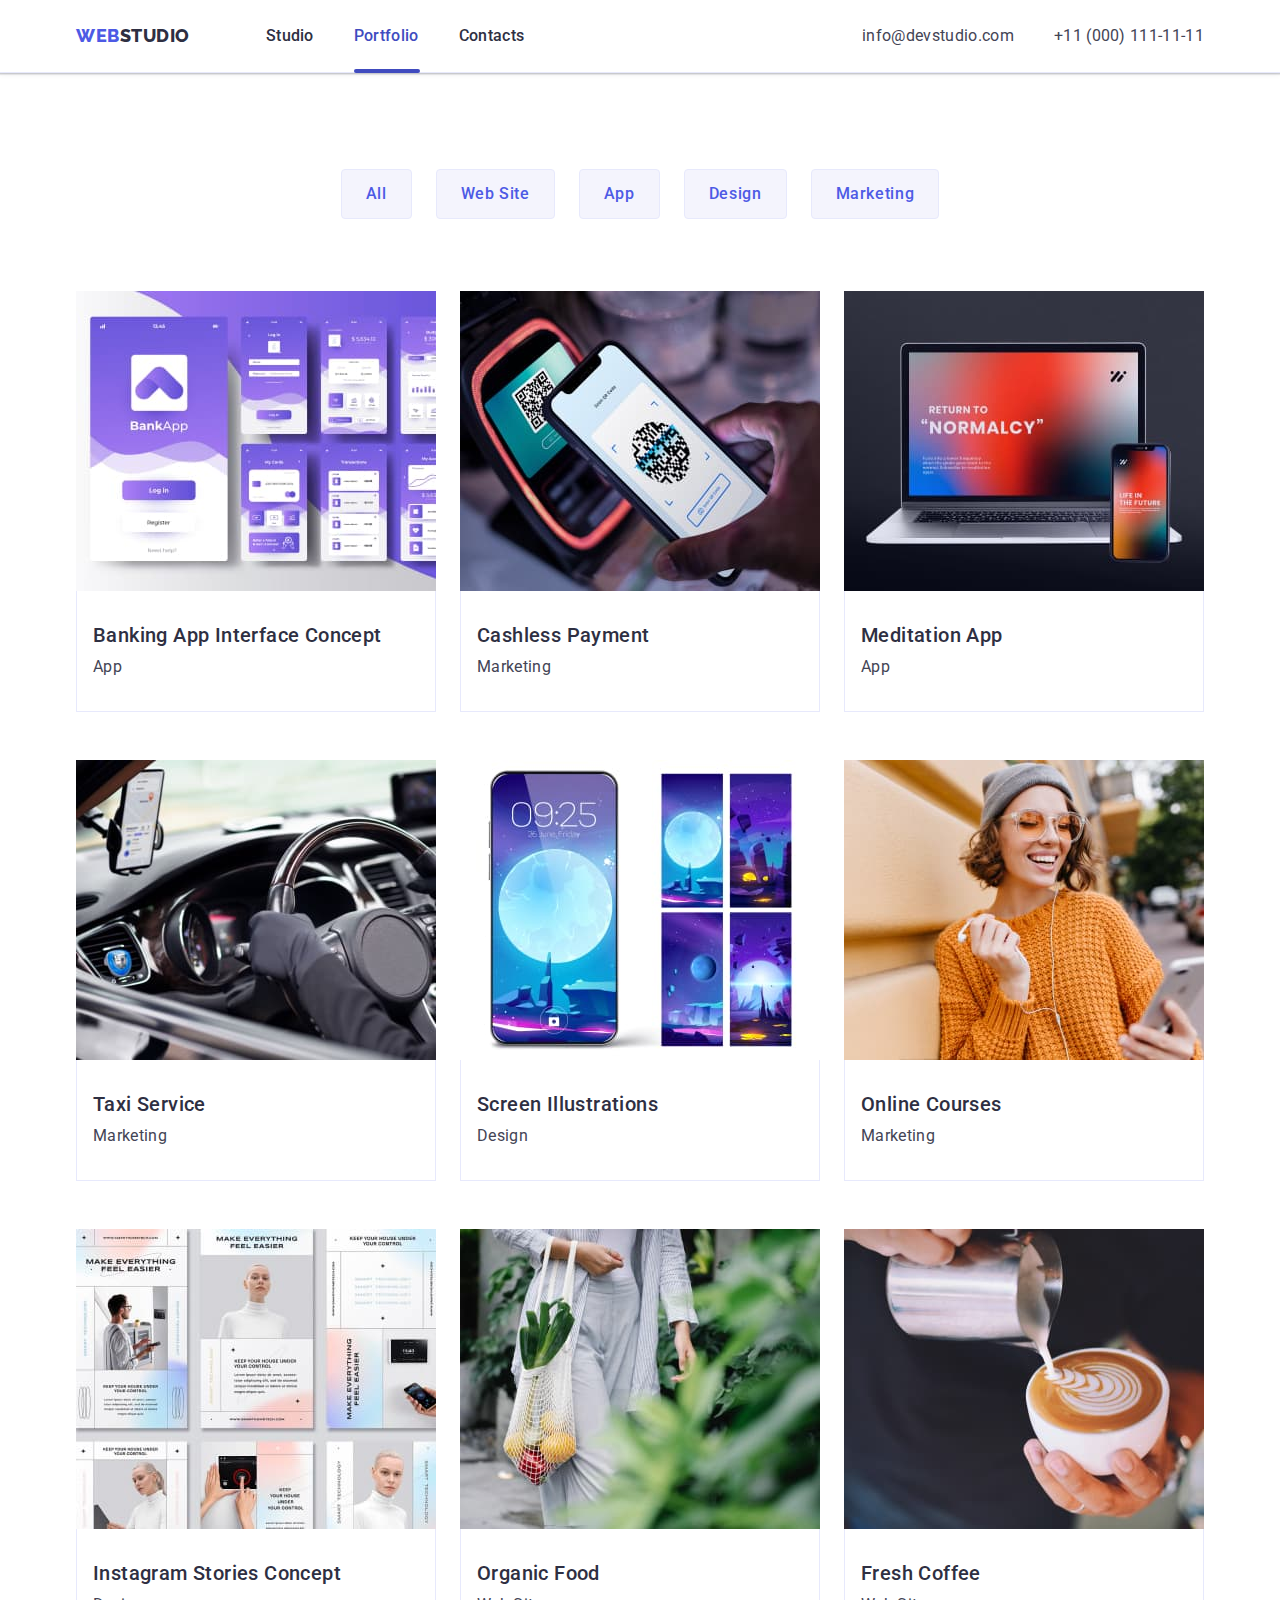
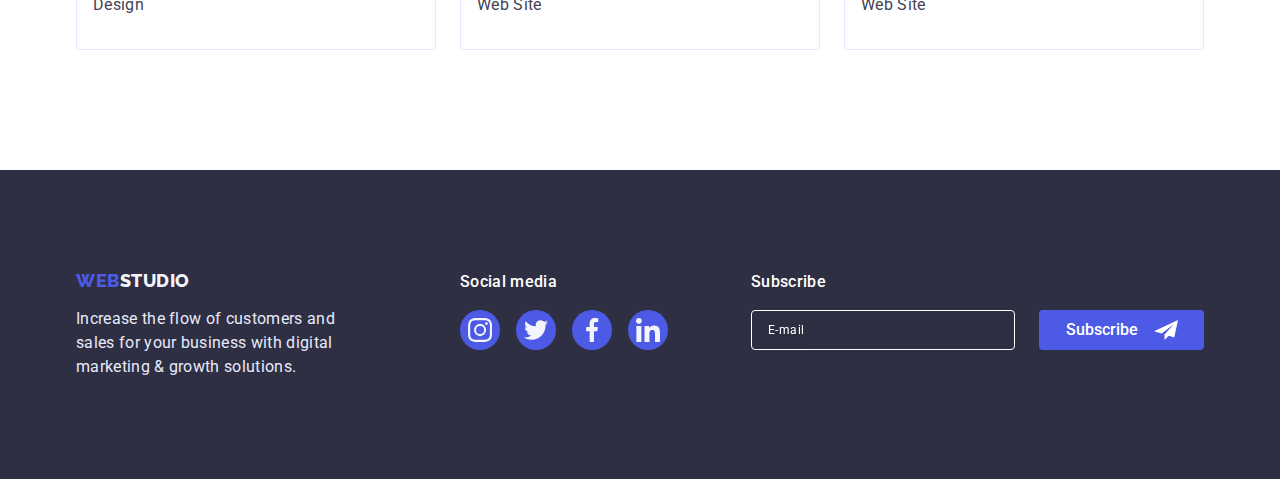
==== portfolio.html @ c17be110 "Initial commit" ====
<!DOCTYPE html>
<html lang="en">
<head>
    <meta charset="UTF-8">
    <meta http-equiv="X-UA-Compatible" content="IE=edge">
    <meta name="viewport" content="width=device-width, initial-scale=1.0">
    <title>Document</title>
    <link rel="preconnect" href="https://fonts.googleapis.com">
    <link rel="preconnect" href="https://fonts.gstatic.com" crossorigin>
    <link
        href="https://fonts.googleapis.com/css2?family=Raleway:wght@800&family=Roboto:wght@400;500;700;900&display=swap"
        rel="stylesheet">
    <link rel="stylesheet" href="https://cdnjs.cloudflare.com/ajax/libs/modern-normalize/1.1.0/modern-normalize.css"
        integrity="sha512-Y0MM+V6ymRKN2zStTqzQ227DWhhp4Mzdo6gnlRnuaNCbc+YN/ZH0sBCLTM4M0oSy9c9VKiCvd4Jk44aCLrNS5Q=="
        crossorigin="anonymous" referrerpolicy="no-referrer">
    <link rel="stylesheet" href="./css/styles.css">
</head>
<body>
    <!-- HEADER -->
    <header class="main-header">
        <div class="container header-container">
            <nav class="navigation">
                <a class="logo link" href="./index.html">Web<span class="accent-header">Studio</span></a>
                <ul class="nav-menu list">
                    <li class="nav-menu-item"><a class="nav-link link" href="./index.html">Studio</a></li>
                    <li class="nav-menu-item"><a class="nav-link portfolio-link link" href="./portfolio.html">Portfolio</a></li>
                    <li class="nav-menu-item"><a class="nav-link link" href="">Contacts</a></li>
                </ul>
            </nav>
            <address class="address-header">
                <ul class="address-list list">
                    <li class="address-list-item"><a class="address-info link" href="mailto:info@devstudio.com">info@devstudio.com</a></li>
                    <li class="address-list-item"><a class="address-info link" href="tel:+110001111111">+11 (000) 111-11-11</a></li>
                </ul>
            </address>
        </div>
    </header>
    <!-- MAIN -->
    <main>
        <section class="section projects-section">
            <div class="container">
                <h1 class="visually-hidden">Projects</h1>
                <!-- BUTTON LIST -->
                <ul class="project-btn-list list">
                    <li class="project-btn-item"><button class="project-btn" type="button">All</button></li>
                    <li class="project-btn-item"><button class="project-btn" type="button">Web Site</button></li>
                    <li class="project-btn-item"><button class="project-btn" type="button">App</button></li>
                    <li class="project-btn-item"><button class="project-btn" type="button">Design</button></li>
                    <li class="project-btn-item"><button class="project-btn" type="button">Marketing</button></li>
                </ul>
                <!-- PROJECTS LIST -->
                <ul class="project-list list">
                    <li class="project-item">
                        <a class="project-card-link link" href="">
                            <div class="project-card">
                                <img src="./images/portfolio/project-img1.jpg" class="project-img" alt="Phone's screens from bank app" width="360" height="300">
                                <p class="overlay">14 Stylish and User-Friendly App Design Concepts · Task Manager App · Calorie Tracker App · Exotic Fruit Ecommerce App ·
                                Cloud Storage App</p>
                            </div >
                            <div class="project-card-content">
                                <h2 class="project-name">Banking App Interface Concept</h2>
                                <p class="project-type">App</p>
                            </div>
                        </a>
                    </li>
                    <li class="project-item">
                        <a class="project-card-link link" href="">
                            <div class="project-card">
                                <img src="./images/portfolio/project-img2.jpg" class="project-img" alt="Phone scanning qr code" width="360" height="300">
                                <p class="overlay">14 Stylish and User-Friendly App Design Concepts · Task Manager App · Calorie Tracker App · Exotic Fruit Ecommerce App ·
                                    Cloud Storage App</p>
                            </div >
                            <div class="project-card-content">
                                <h2 class="project-name">Cashless Payment</h2>
                                <p class="project-type">Marketing</p>
                            </div>
                        </a>
                    </li>
                    <li class="project-item">
                        <a class="project-card-link link" href="">
                            <div class="project-card">
                                <img src="./images/portfolio/project-img3.jpg" class="project-img" alt="Laptop and phone" width="360" height="300">
                                <p class="overlay">14 Stylish and User-Friendly App Design Concepts · Task Manager App · Calorie Tracker App · Exotic Fruit Ecommerce App ·
                                    Cloud Storage App</p>
                            </div >
                            <div class="project-card-content">
                                <h2 class="project-name">Meditation App</h2>
                                <p class="project-type">App</p>
                            </div>
                        </a>
                    </li>
                    <li class="project-item">
                        <a class="project-card-link link" href="">
                            <div class="project-card">
                                <img src="./images/portfolio/project-img4.jpg" class="project-img" alt="Car's wheel with hands on it" width="360" height="300">
                                <p class="overlay">14 Stylish and User-Friendly App Design Concepts · Task Manager App · Calorie Tracker App · Exotic Fruit Ecommerce App ·
                                    Cloud Storage App</p>
                            </div >
                            <div class="project-card-content">
                                <h2 class="project-name">Taxi Service</h2>
                                <p class="project-type">Marketing</p>
                            </div>
                        </a>
                    </li>
                    <li class="project-item">
                        <a class="project-card-link link" href="">
                            <div class="project-card">
                                <img src="./images/portfolio/project-img5.jpg" class="project-img" alt="Full moon on screen illustrations" width="360" height="300">
                                <p class="overlay">14 Stylish and User-Friendly App Design Concepts · Task Manager App · Calorie Tracker App · Exotic Fruit Ecommerce App ·
                                    Cloud Storage App</p>
                            </div >
                            <div class="project-card-content">
                                <h2 class="project-name">Screen Illustrations</h2>
                                <p class="project-type">Design</p>
                            </div>
                        </a>
                    </li>
                    <li class="project-item">
                        <a class="project-card-link link" href="">
                            <div class="project-card">
                                <img src="./images/portfolio/project-img6.jpg" class="project-img" alt="Girl in glasses with phone" width="360" height="300">
                                <p class="overlay">14 Stylish and User-Friendly App Design Concepts · Task Manager App · Calorie Tracker App · Exotic Fruit Ecommerce App ·
                                    Cloud Storage App</p>
                            </div >
                            <div class="project-card-content">
                                <h2 class="project-name">Online Courses</h2>
                                <p class="project-type">Marketing</p>
                            </div>
                        </a>
                    </li>
                    <li class="project-item">
                        <a class="project-card-link link" href="">
                            <div class="project-card">
                                <img src="./images/portfolio/project-img7.jpg" class="project-img" alt="Instagram Stories Concept" width="360" height="300">
                                <p class="overlay">14 Stylish and User-Friendly App Design Concepts · Task Manager App · Calorie Tracker App · Exotic Fruit Ecommerce App ·
                                    Cloud Storage App</p>
                            </div >
                            <div class="project-card-content">
                                <h2 class="project-name">Instagram Stories Concept</h2>
                                <p class="project-type">Design</p>
                            </div>
                        </a>
                    </li>
                    <li class="project-item">
                        <a class="project-card-link link" href="">
                            <div class="project-card">
                                <img src="./images/portfolio/project-img8.jpg" class="project-img" alt="Girl with vegetables in shopping bag" width="360" height="300">
                                <p class="overlay">14 Stylish and User-Friendly App Design Concepts · Task Manager App · Calorie Tracker App · Exotic Fruit Ecommerce App ·
                                    Cloud Storage App</p>
                            </div >
                            <div class="project-card-content">
                                <h2 class="project-name">Organic Food</h2>
                                <p class="project-type">Web Site</p>
                            </div>
                        </a>
                    </li>
                    <li class="project-item">
                        <a class="project-card-link link" href="">
                            <div class="project-card">
                                <img src="./images/portfolio/project-img9.jpg" class="project-img" alt="Pouring milk in cup with coffee" width="360" height="300">
                                <p class="overlay">14 Stylish and User-Friendly App Design Concepts · Task Manager App · Calorie Tracker App · Exotic Fruit Ecommerce App ·
                                    Cloud Storage App</p>
                            </div >
                            <div class="project-card-content">
                                <h2 class="project-name">Fresh Coffee</h2>
                                <p class="project-type">Web Site</p>
                            </div>
                        </a>
                    </li>
                </ul>
            </div>
        </section>
    </main>
    <!-- FOOTER -->
    <footer class="page-footer">
        <div class="container footer-container">
            <div class="footer-content">
                <a class="logo footer-logo link" href="./index.html">Web<span class="accent-footer">Studio</span></a>
                <p class="footer-text">Increase the flow of customers and sales for your business with digital marketing &
                    growth solutions.</p>
            </div>
            <div class="footer-social">
                <h2 class="footer-header">Social media</h2>
                <ul class="footer-social-list list">
                    <li class="footer-social-item item"><a href="" class="footer-social-link link"><svg width="24"
                                height="24" class="footer-social-icon">
                                <use class="footer-social-icon" href="./images/social-icons.svg#icon-instagram"></use>
                            </svg></a></li>
                    <li class="footer-social-item item"><a href="" class="footer-social-link link"><svg width="24"
                                height="24" class="footer-social-icon">
                                <use href="./images/social-icons.svg#icon-twitter"></use>
                            </svg></a></li>
                    <li class="footer-social-item item"><a href="" class="footer-social-link link"><svg width="24"
                                height="24" class="footer-social-icon">
                                <use href="./images/social-icons.svg#icon-facebook"></use>
                            </svg></a></li>
                    <li class="footer-social-item item"><a href="" class="footer-social-link link"><svg width="24"
                                height="24" class="footer-social-icon">
                                <use href="./images/social-icons.svg#icon-linkedin"></use>
                            </svg></a></li>
                </ul>
            </div>
            <div class="footer-subscribe">
                <h2 class="footer-header">Subscribe</h2>
                <form class="footer-input">
                    <input type="email" name="email" placeholder="E-mail" class="footer-input-email">
                    <button type="submit" class="subscribe-btn">Subscribe
                        <svg width="24" height="24" class="footer-plane-icon">
                            <use href="./images/modal-icons.svg#icon-plane"></use>
                        </svg>
                    </button>
                </form>
            </div>
        </div>
    </footer>
</body>
</html>
---- css/styles.css ----
:root {
    --logo-btn-color: #4d5ae5;
    --hover-color: #404bbf;
    --accent-color: #2e2f42;
    --color-green: #31d0aa;
    --main-color: #434455;
    --color-light-slate: #8e8f99;
    --color-footer-text: #e7e9fc;
    --color-accent-footer: #f4f4fd;
    --color-white: #FFFFFF;
    --color-navy-blue-modal: #2e2f42;
    --color-grey: #2e2f42;
    --gap-8: 8px;
    --gap-24: 24px;
    --gap-40: 40px;
}

p,
h1,
h2,
h3,
h4,
h5,
h6 {
    margin: 0;
}

ul {
    padding-left: 0;
    margin: 0;
}

button {
    cursor: pointer;
}

img {
    display: block;
    max-width: 100%;
}

.list {
    list-style: none;
}

.link {
    text-decoration: none;
}

.section {
    padding-top: 120px;
    padding-bottom: 120px;
}

.container {
    width: 1158px;
    padding-right: 15px;
    padding-left: 15px;
    margin: 0 auto;
}

.visually-hidden {
    position: absolute;
    width: 1px;
    height: 1px;
    margin: -1px;
    border: 0;
    padding: 0;
    white-space: nowrap;
    clip-path: inset(100%);
    clip: rect(0 0 0 0);
    overflow: hidden;
}

body {
    font-family: 'Roboto', sans-serif;
    color: var(--main-color)
}

/***** HEADER *****/

.main-header {
    position: relative;
    padding-top: 24px;
    padding-bottom: 24px;
    border-bottom: 1px solid var(--color-footer-text);
    box-shadow: 0px 2px 1px rgba(46, 47, 66, 0.08), 0px 1px 1px rgba(46, 47, 66, 0.16), 0px 1px 6px rgba(46, 47, 66, 0.08);
}

.header-container {
    display: flex;
    align-items: center;
    justify-content: space-between;
}

.navigation {
    display: flex;
    align-items: center;
}

.navigation > .logo {
    margin-right: 76px;
}

.logo {
    font-family: 'Raleway', sans-serif;
    font-weight: 800;
    font-size: 18px;
    line-height: 1.17;
    letter-spacing: 0.03em;
    text-transform: uppercase;
    color: var(--logo-btn-color);
}

.accent-header {
    color: var(--accent-color);
}

.nav-menu {
    display: flex;
    gap: var(--gap-40);
}

.nav-link {
    font-weight: 500;
    font-size: 16px;
    line-height: 1.5;
    letter-spacing: 0.02em;
    color: var(--accent-color);
    transition-property: color;
    transition-duration: 250ms;
    transition-timing-function: cubic-bezier(0.4, 0, 0.2, 1);
}

.studio-link {
    color: var(--hover-color);
}

.studio-link::after {
    content: '';
    display: block;
    width: 48px;
    height: 4px;
    position: absolute;
    bottom: -1px;
    background: #404BBF;
    border-radius: 2px;
}

.portfolio-link {
    color: var(--hover-color);
}

.portfolio-link::after {
    content: '';
    display: block;
    width: 66px;
    height: 4px;
    position: absolute;
    bottom: -1px;
    background: #404BBF;
    border-radius: 2px;
}

.nav-link:hover,
.nav-link:focus,
.nav-link:active {
    color: var(--hover-color);
}

.address-header {
    font-style: normal;
}

.address-list {
    display: flex;
    gap: var(--gap-40);
}

.address-info {
    font-style: normal;
    font-size: 16px;
    line-height: 1.5;
    letter-spacing: 0.02em;
    color: var(--main-color);
    transition-property: color;
    transition-duration: 250ms;
    transition-timing-function: cubic-bezier(0.4, 0, 0.2, 1);
}

.address-info:is(:hover, :focus) {
    color: var(--hover-color);
}

/***** MAIN *****/

/***** HERO *****/
.hero {
    background-color: var(--accent-color);
    background-image: linear-gradient(rgba(46, 47, 66, 0.7),rgba(46, 47, 66, 0.7)), url(../images/hero-bg.jpg);
    background-repeat: no-repeat;
    background-position: center;
    background-size: cover;
    max-width: 1440px;
    margin: 0 auto;
    padding-top: 188px;
    padding-bottom: 188px;
    text-align: center;
}

.main-title {
    max-width: 496px;
    font-size: 56px;
    line-height: 1.07;
    text-align: center;
    letter-spacing: 0.02em;
    color: var(--color-white);
    margin-bottom: 48px;
    margin-right: auto;
    margin-left: auto;
}

.order-btn {
    font-family: inherit;
    font-weight: 500;
    font-size: 16px;
    line-height: 1.5;
    letter-spacing: 0.04em;
    background-color: var(--logo-btn-color);
    color: var(--color-white);
    box-shadow: 0px 4px 4px rgba(0, 0, 0, 0.15);
    border: none;
    border-radius: 4px;
    padding: 16px 32px;
    margin: 0 auto;
    transition-property: background-color, color;
    transition-duration: 250ms;
    transition-timing-function: cubic-bezier(0.4, 0, 0.2, 1);

}

.order-btn:hover,
.order-btn:focus {
    background-color: var(--hover-color);
    color: var(--color-white);
}

/***** SECTION FEATURE *****/

.feature-container {
    display: flex;
}

.feature-list {
    display: flex;
    gap: var(--gap-24);
}

.feature-item {
    width: calc((100% - 72px)/4);
}

.icon-feature-wrap {
    display: flex;
    justify-content: center;
    align-items: center;
    background: var(--color-accent-footer);
    border-radius: 4px;
    height: 112px;
    margin-bottom: 8px;
}

.feature-title {
    font-weight: 500;
    font-size: 20px;
    line-height: 1.2;
    letter-spacing: 0.02em;
    color: var(--accent-color);
    margin-bottom: 8px;
}

.feature-desc {
    font-size: 16px;
    line-height: 1.5;
    letter-spacing: 0.02em;
}

.subtitle {
    font-size: 36px;
    line-height: 1.11;
    text-align: center;
    letter-spacing: 0.02em;
    text-transform: capitalize;
    color: var(--accent-color);
    margin-bottom: 72px;
}

/***** WHAT ARE WE DOING *****/

.we-doing-section {
    padding-top: 0;
}

.we-doing-list {
    display: flex;
    gap: var(--gap-24);
}

/***** OUR TEAM *****/

.section-team {
    background-color: var(--color-accent-footer);
}

.our-team-list {
    display: flex;
    gap: var(--gap-24);
}

.our-team-item {
    background: var(--color-white);
    box-shadow: 0px 1px 6px rgba(46, 47, 66, 0.08), 0px 1px 1px rgba(46, 47, 66, 0.16), 0px 2px 1px rgba(46, 47, 66, 0.08);
    border-radius: 0px 0px 4px 4px;
    width: calc((100% - 72px)/4);
}

.team-card-content {
    display: flex;
    flex-direction: column;
    justify-content: center;
    align-items: center;
    gap: var(--gap-8);
    padding: 32px 16px;
}

.worker-name {
    font-weight: 500;
    font-size: 20px;
    line-height: 1.2;
    letter-spacing: 0.02em;
    color: var(--accent-color);
}

.worker-position {
    font-size: 16px;
    line-height: 1.5;
    letter-spacing: 0.02em;
    margin-bottom: 8px;
}

.team-soc-list {
    display: flex;
    justify-content: center;
    gap: 24px;
}

.team-soc-item {
    width: 40px;
    height: 40px;
}

.team-soc-link {
    width: 100%;
    height: 100%;
    display: flex;
    align-items: center;
    justify-content: center;
    border-radius: 50%;
    background-color: var(--logo-btn-color);
    transition-property: background-color;
    transition-duration: 250ms;
    transition-timing-function: cubic-bezier(0.4, 0, 0.2, 1);
}

.team-soc-link:hover,
.team-soc-link:focus {
    background-color: var(--hover-color);
}

/***** CUSTOMERS *****/

.customers-list {
    display: flex;
    flex-direction: row;
    align-items: flex-start;
    padding: 0px;
    gap: 24px;
}

.customers-item {
    height: 88px;
    width: calc((100% - 120px)/6);
}

.customers-icon {
    fill: var(--color-light-slate);
    transition-property: fill;
    transition-duration: 250ms;
    transition-timing-function: cubic-bezier(0.4, 0, 0.2, 1);
}

.customers-link {
    width: 100%;
    height: 100%;
    display: flex;
    justify-content: center;
    align-items: center;
    border: 1px solid var(--color-light-slate);
    border-radius: 4px;
    transition-property: border;
    transition-duration: 250ms;
    transition-timing-function: cubic-bezier(0.4, 0, 0.2, 1);
}

.customers-link:hover,
.customers-link:focus {
    border: 1px solid var(--hover-color);
}

.customers-link:hover .customers-icon,
.customers-link:focus .customers-icon {
    fill: var(--hover-color);
}

/***** FOOTER *****/

.page-footer {
    background-color: var(--accent-color);
    padding-top: 100px;
    padding-bottom: 100px;
}

.footer-container {
    display: flex;
}

.footer-content {
    width: 264px;
    margin-right: 120px;
}

.footer-logo {
    display: inline-block;
    padding: 0px;
    margin-bottom: 16px;
}

.accent-footer {
    color: var(--color-accent-footer);
}

.footer-text {
    font-size: 16px;
    line-height: 1.5;
    letter-spacing: 0.02em;
    color: var(--color-footer-text);
}

.footer-social {
    margin-right: auto;
}

.footer-header {
    font-weight: 500;
    font-size: 16px;
    line-height: 1.5;
    letter-spacing: 0.02em;
    color: var(--color-white);
    margin-bottom: 16px;
}

.footer-social-list {
    display: flex;
    justify-content: center;
    gap: 16px;
}


.footer-social-item {
    width: 40px;
    height: 40px;
}

.footer-social-link {
    width: 40px;
    height: 40px;
    display: flex;
    justify-content: center;
    align-items: center;
    padding: 8px;
    border-radius: 50px;
    background-color: var(--logo-btn-color);
    transition-property: background-color;
    transition-duration: 250ms;
    transition-timing-function: cubic-bezier(0.4, 0, 0.2, 1);
}

.footer-social-link:hover,
.footer-social-link:focus {
    background-color: var(--color-green);;
}

.footer-subscribe {
    width: 453px;
}

.footer-input {
    display: flex;
    justify-content: center;
    gap: 24px;
}

.footer-input-email {
    font-size: 12px;
    line-height: 2;
    display: flex;
    align-items: center;
    letter-spacing: 0.04em;
    color: var(--color-white);
    padding: 8px 16px;
    width: 264px;
    height: 40px;
    border: 1px solid var(--color-white);
    filter: drop-shadow(0px 4px 4px rgba(0, 0, 0, 0.15));
    border-radius: 4px;
    background-color: transparent;
}

.footer-input-email::placeholder {
    font-size: 12px;
    line-height: 2;
    display: flex;
    align-items: center;
    letter-spacing: 0.04em;
    color: var(--color-white);
}

.subscribe-btn {
    display: flex;
    justify-content: center;
    align-items: center;
    gap: 16px;
    padding: 8px 24px;
    width: 165px;
    height: 40px;
    font-weight: 500;
    line-height: 1.5;
    background-color:  var(--logo-btn-color);
    color: var(--color-white);
    border-color: transparent;
    border-radius: 4px;
    transition-property: background-color, color;
    transition-duration: 250ms;
    transition-timing-function: cubic-bezier(0.4, 0, 0.2, 1);
}

.subscribe-btn:hover,
.subscribe-btn:focus {
    background-color: var(--hover-color);
    color: var(--color-white);
}

/***** BACKDROP *****/

.backdrop {
    position: fixed;
    top: 0;
    width: 100%;
    height: 100%;
    background-color: rgba(46, 47, 66, 0.4);
    transition: opacity, visibility;
    transition-duration: 300ms;
    transition-timing-function: linear;
}

.is-hidden {
    opacity: 0;
    visibility: hidden;
    pointer-events: none;
}

.modal {
    position: absolute;
    top: 50%;
    left: 50%;
    padding: 32px;
    padding-top: 72px;
    width: 408px;
    min-height: 576px;
    background-color: #FCFCFC;
    box-shadow: 0px 1px 1px rgba(0, 0, 0, 0.14), 0px 1px 3px rgba(0, 0, 0, 0.12), 0px 2px 1px rgba(0, 0, 0, 0.2);
    border-radius: 4px;
    transform: translate(-50%, -50%) scaleY(1);
    transition: transform 300ms linear;
}

.backdrop.is-hidden .modal {
    transform: translate(-50%, -50%) scaleY(0);
}

.modal-close {
    position: absolute;
    top: 32px;
    left: 360px;
    display: flex;
    justify-content: center;
    align-items: center;
    margin-left: auto;
    width: 24px;
    height: 24px;
    background-color: var(--color-footer-text);
    border: 1px solid rgba(0, 0, 0, 0.1);
    border-radius: 50%;
}

.modal-close:hover,
.modal-close:focus {
    background-color: var(--hover-color);
    border-radius: 50%;
}

.modal-close:hover .modal-close-icon,
.modal-close:hover .modal-close-icon {
    fill: var(--color-white);
}

.modal-form-text {
    margin-bottom: 16px;
    font-weight: 500;
    font-size: 16px;
    line-height: 1.5;
    text-align: center;
    letter-spacing: 0.02em;
    color: #2E2F42;
}

.modal-form-label {
    display: block;
    margin-bottom: 4px;
    font-size: 12px;
    line-height: 1.17;
    letter-spacing: 0.04em;
    color: var(--color-light-slate);
}

.input-icon-wrap {
    position: relative;
}

.modal-form-input {
    padding-left: 38px;
    width: 100%;
    height: 40px;
    border: 1px solid rgba(46, 47, 66, 0.4);
    border-radius: 4px;
    background-color: transparent;
    font-size: 12px;
    color: var(--accent-color);
    outline: transparent;
    transition-property: border-color;
    transition-duration: 250ms;
    transition-timing-function: cubic-bezier(0.4, 0, 0.2, 1);
}

.modal-input-icon {
    position: absolute;
    top: 50%;
    left: 16px;
    transform: translateY(-50%);
    transition-property: fill;
    transition-duration: 250ms;
    transition-timing-function: cubic-bezier(0.4, 0, 0.2, 1);
}

.input-wraper {
    margin-bottom: 8px;
}

.modal-form-input:focus {
    border-color: var(--logo-btn-color);
}

.modal-form-input:focus + .modal-input-icon {
    fill: var(--logo-btn-color);
}

.textarea-wraper {
    margin-bottom: 16px;
}

.modal-textarea {
    padding: 8px 16px;
    width: 100%;
    height: 120px;
    border: 1px solid rgba(46, 47, 66, 0.4);
    border-radius: 4px;
    background-color: transparent;
    font-size: 12px;
    color: var(--color-grey);
    resize: none;
    outline: transparent;
}

.modal-textarea:focus {
    border-color: var(--logo-btn-color);
}

.checkbox-wraper {
    margin-bottom: 24px;
}

.modal-check:checked + .check-text::before {
    width: 16px;
    height: 16px;
    background-color: var(--hover-color);
    border: 1px solid var(--hover-color);
    border-radius: 2px;
    background-image: url(../images/icons/checked.svg);
    background-repeat: no-repeat;
    background-position: center;
}

.check-text::before {
    content: '';
    display: block;
    width: 16px;
    height: 16px;
    border: 1px solid rgba(46, 47, 66, 0.4);
    border-radius: 2px;
    transition-property: border-color;
    transition-duration: 250ms;
    transition-timing-function: cubic-bezier(0.4, 0, 0.2, 1);
}

.modal-check:focus + .check-text::before {
    border-color: var(--hover-color);
}

.check-text {
    display: flex;
    gap: 8px;
    flex-wrap: wrap;
    align-items: flex-end;
    width: 100%;
    font-weight: 400;
    font-size: 12px;
    line-height: 1.17;
    letter-spacing: 0.04em;
    color: var(--color-light-slate);
    margin-bottom: 24px;
}

.privacy-link {
    font-weight: 400;
    font-size: 12px;
    line-height: 1.33;
    letter-spacing: 0.04em;
    color: var(--logo-btn-color);
}

.send-btn {
    width: 169px;
    height: 56px;
    margin: auto;
    background-color: var(--logo-btn-color);
    box-shadow: 0px 4px 4px rgba(0, 0, 0, 0.15);
    border-radius: 4px;
    border-color: transparent;
    color: var(--color-white);
    font-weight: 500;
    line-height: 1.5;
    letter-spacing: 0.04em;
    display: flex;
    justify-content: center;
    align-items: center;
    padding: 16px 32px;
    transition-property: background-color, color;
    transition-duration: 250ms;
    transition-timing-function: cubic-bezier(0.4, 0, 0.2, 1);
}

.send-btn:hover,
.send-btn:focus {
    background-color: var(--hover-color);
    color: var(--color-white);
}

/*--------- PORTFOLIO ---------*/

/***** BUTTON LIST *****/

.project-btn {
    font-family: inherit;
    font-weight: 500;
    font-size: 16px;
    line-height: 1.5;
    letter-spacing: 0.04em;
    background-color: var(--color-accent-footer);
    color: var(--logo-btn-color);
    border: 1px solid var(--color-footer-text);
    border-radius: 4px;
    padding: 12px 24px;
    transition-property: background-color, color, box-shadow, border-color;
    transition-duration: 250ms;
    transition-timing-function: cubic-bezier(0.4, 0, 0.2, 1);
}

.project-btn:hover,
.project-btn:focus {
    background-color: var(--hover-color);
    color: var(--color-white);
    box-shadow: 0px 3px 1px rgba(0, 0, 0, 0.1), 0px 2px 1px rgba(0, 0, 0, 0.08), 0px 2px 2px rgba(0, 0, 0, 0.12);
    border-color: var(--hover-color);
}

.project-btn-list {
    display: flex;
    flex-direction: row;
    justify-content: center;
    align-items: flex-start;
    padding: 0px;
    gap: var(--gap-24);
    margin-bottom: 72px;
}

.project-card-link {
    display: block;
    transition-property: box-shadow;
    transition-duration: 250ms;
    transition-timing-function: cubic-bezier(0.4, 0, 0.2, 1);
}

.project-card-link:hover,
.project-card-link:focus {
    box-shadow: 0px 1px 6px rgba(46, 47, 66, 0.08), 0px 1px 1px rgba(46, 47, 66, 0.16), 0px 2px 1px rgba(46, 47, 66, 0.08);
}

/***** PROJECTS LIST *****/

.projects-section {
    padding-top: 96px;
}

.project-list {
    display: flex;
    flex-wrap: wrap;
    gap: 48px 24px;
}

.project-item {
    width: calc((100% - 48px)/3);
}

.project-card-link:hover .overlay,
.project-card-link:focus .overlay {
    transform: translate(0, 0);
}

.project-card-content {
    display: flex;
    flex-direction: column;
    justify-content: center;
    align-items: flex-start;
    padding: 32px 16px;
    gap: var(--gap-8);
    border: 1px solid var(--color-footer-text);
    border-top: none;
}

.project-card {
    position: relative;
    overflow: hidden;
}

.overlay {
    position: absolute;
    top: 0;
    left: 0;
    width: 100%;
    height: 100%;
    transform: translate(0, 100%);
    transition-property: transform;
    transition-duration: 250ms;
    transition-timing-function: cubic-bezier(0.4, 0, 0.2, 1);

    padding: 40px 32px;
    font-size: 16px;
    line-height: 1.5;
    letter-spacing: 0.02em;
    color: var(--color-accent-footer);
    background: var(--logo-btn-color);
}

.project-name {
    font-weight: 500;
    font-size: 20px;
    line-height: 1.2;
    letter-spacing: 0.02em;
    color: var(--accent-color);
}

.project-type {
    font-size: 16px;
    line-height: 1.5;
    letter-spacing: 0.02em;
    color: var(--main-color);
}
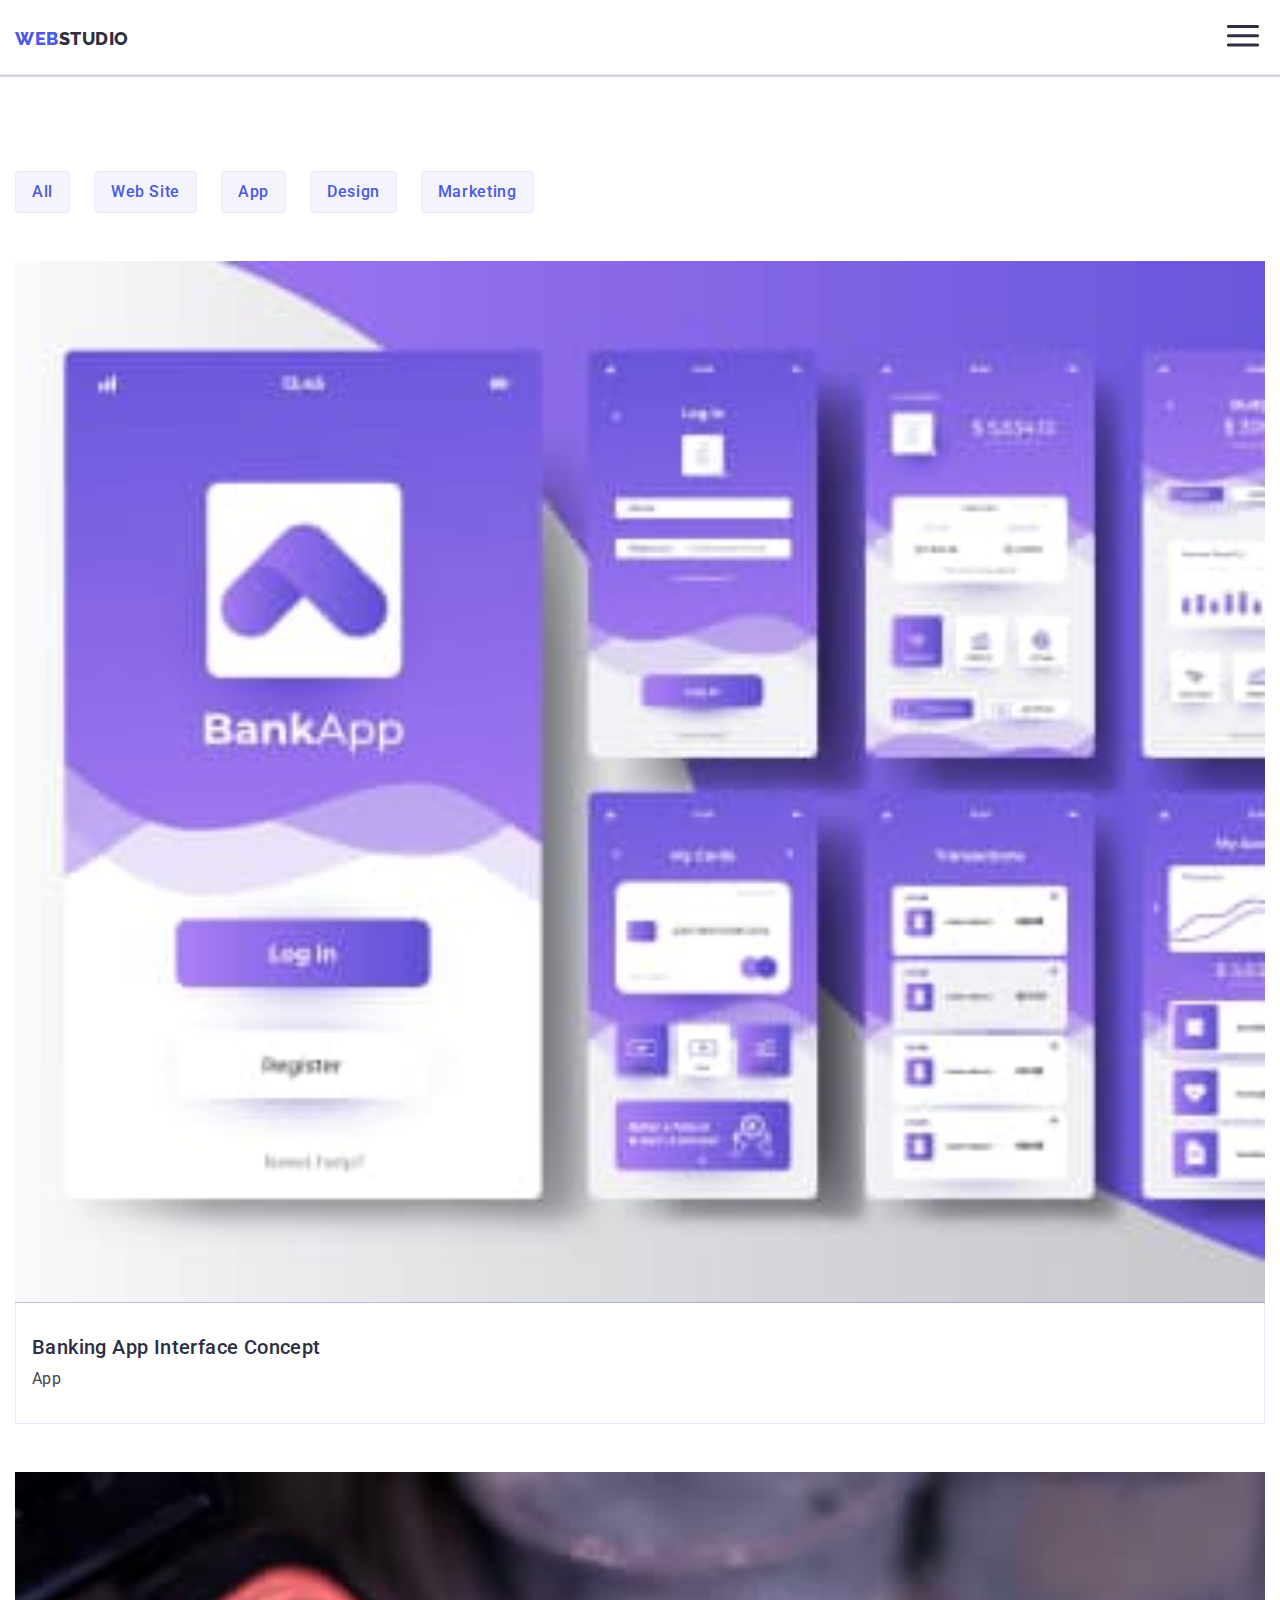
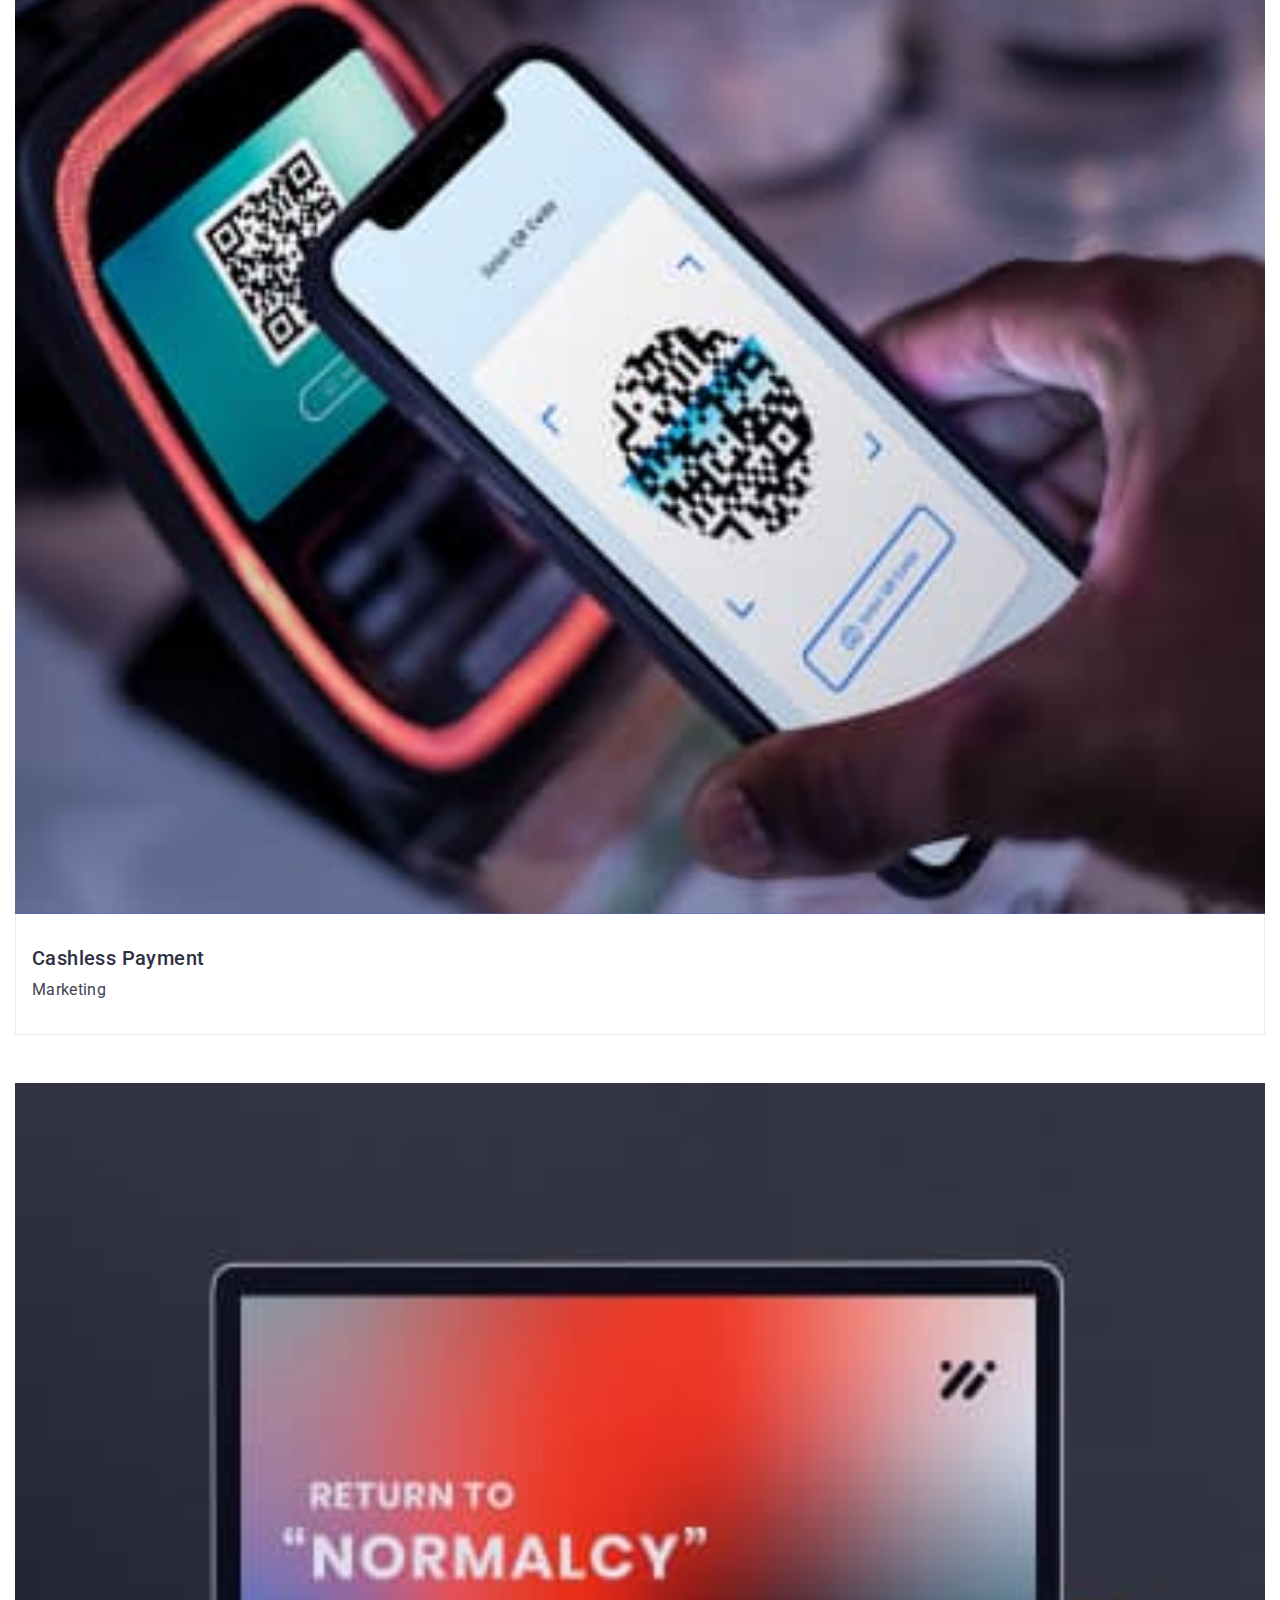
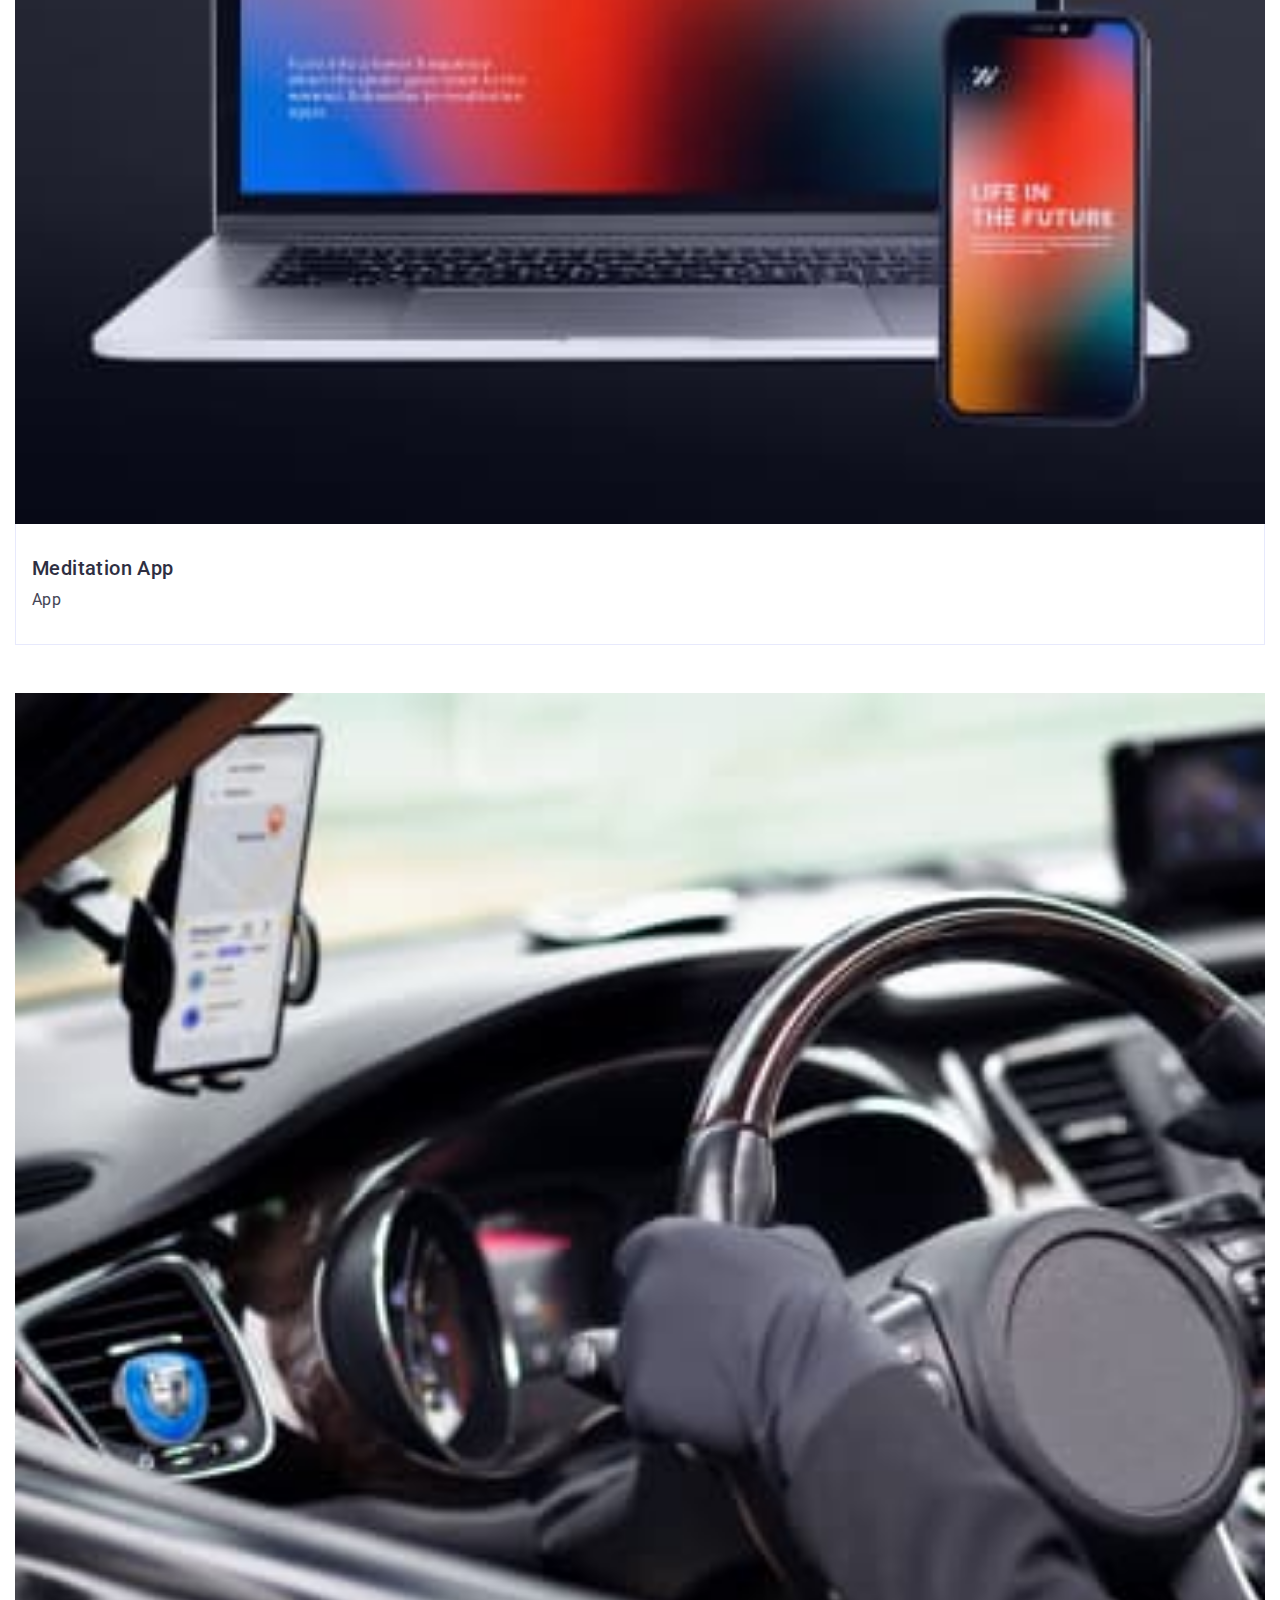
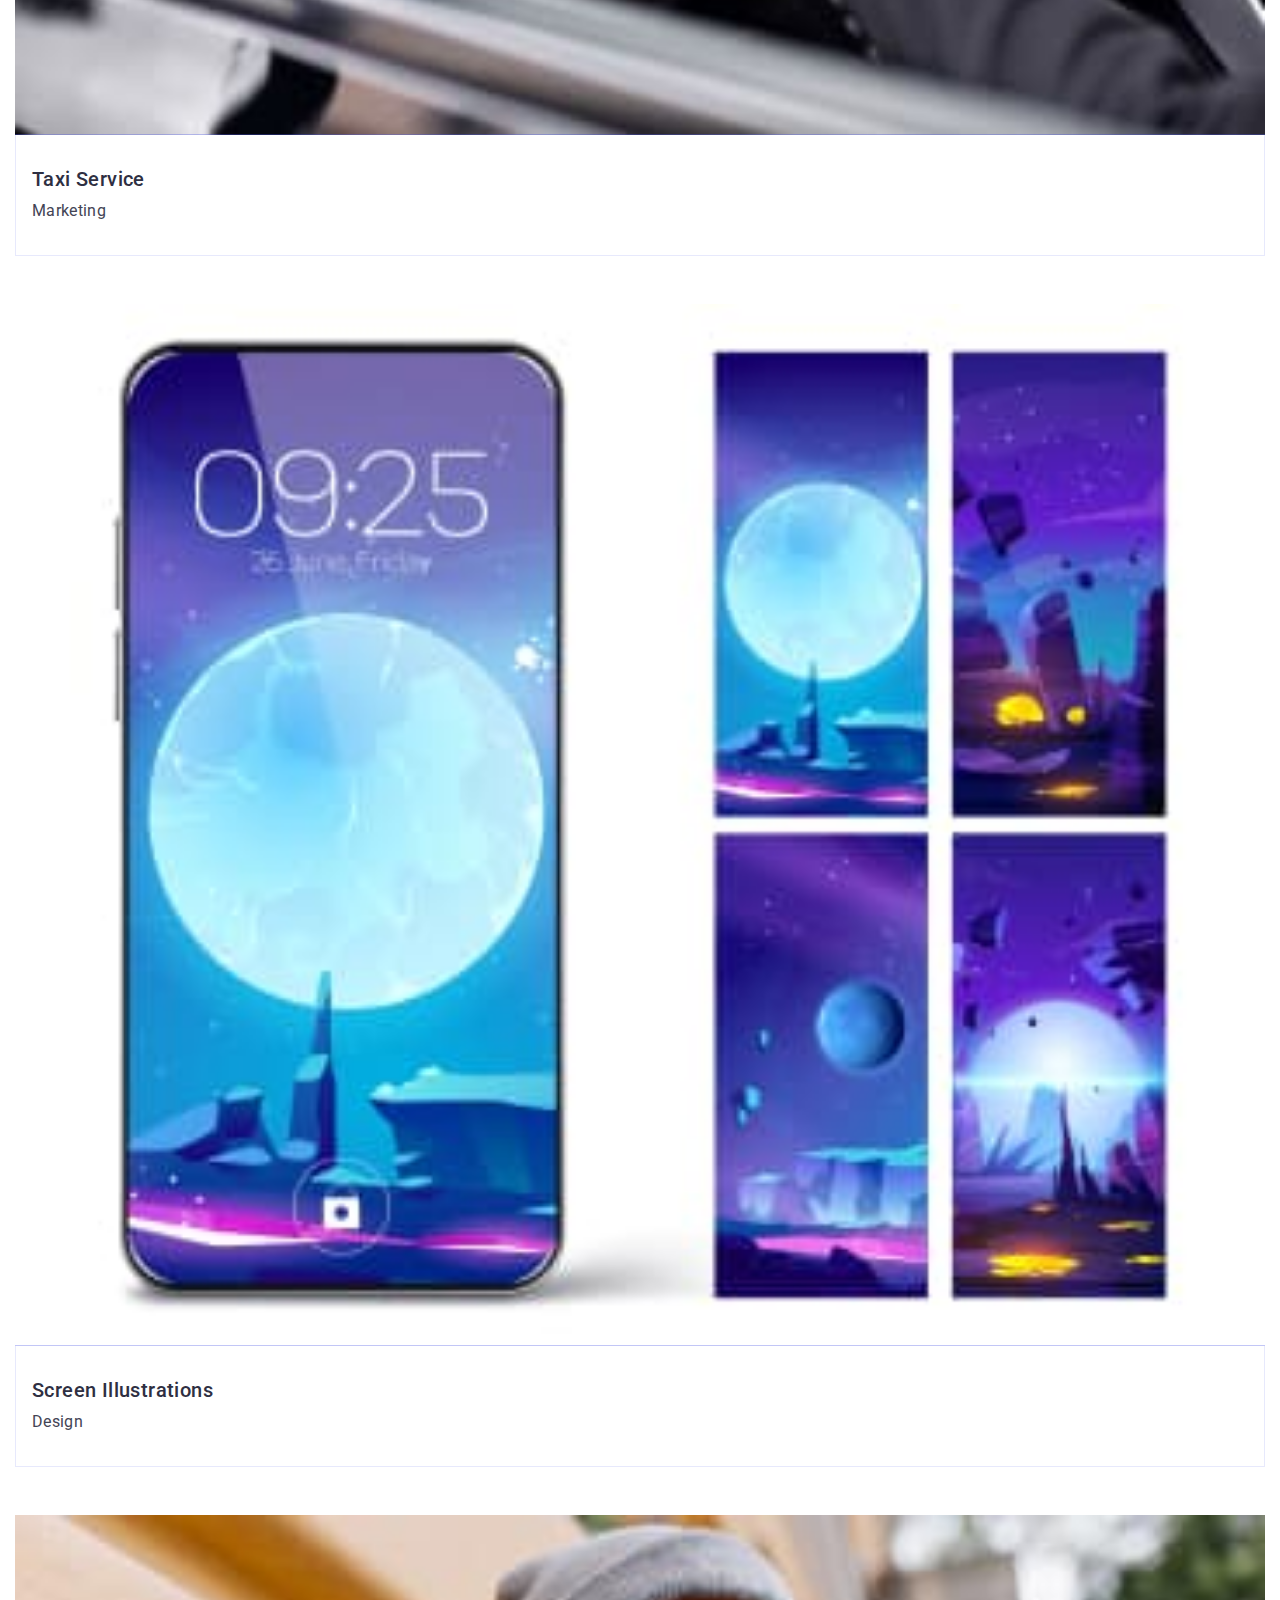
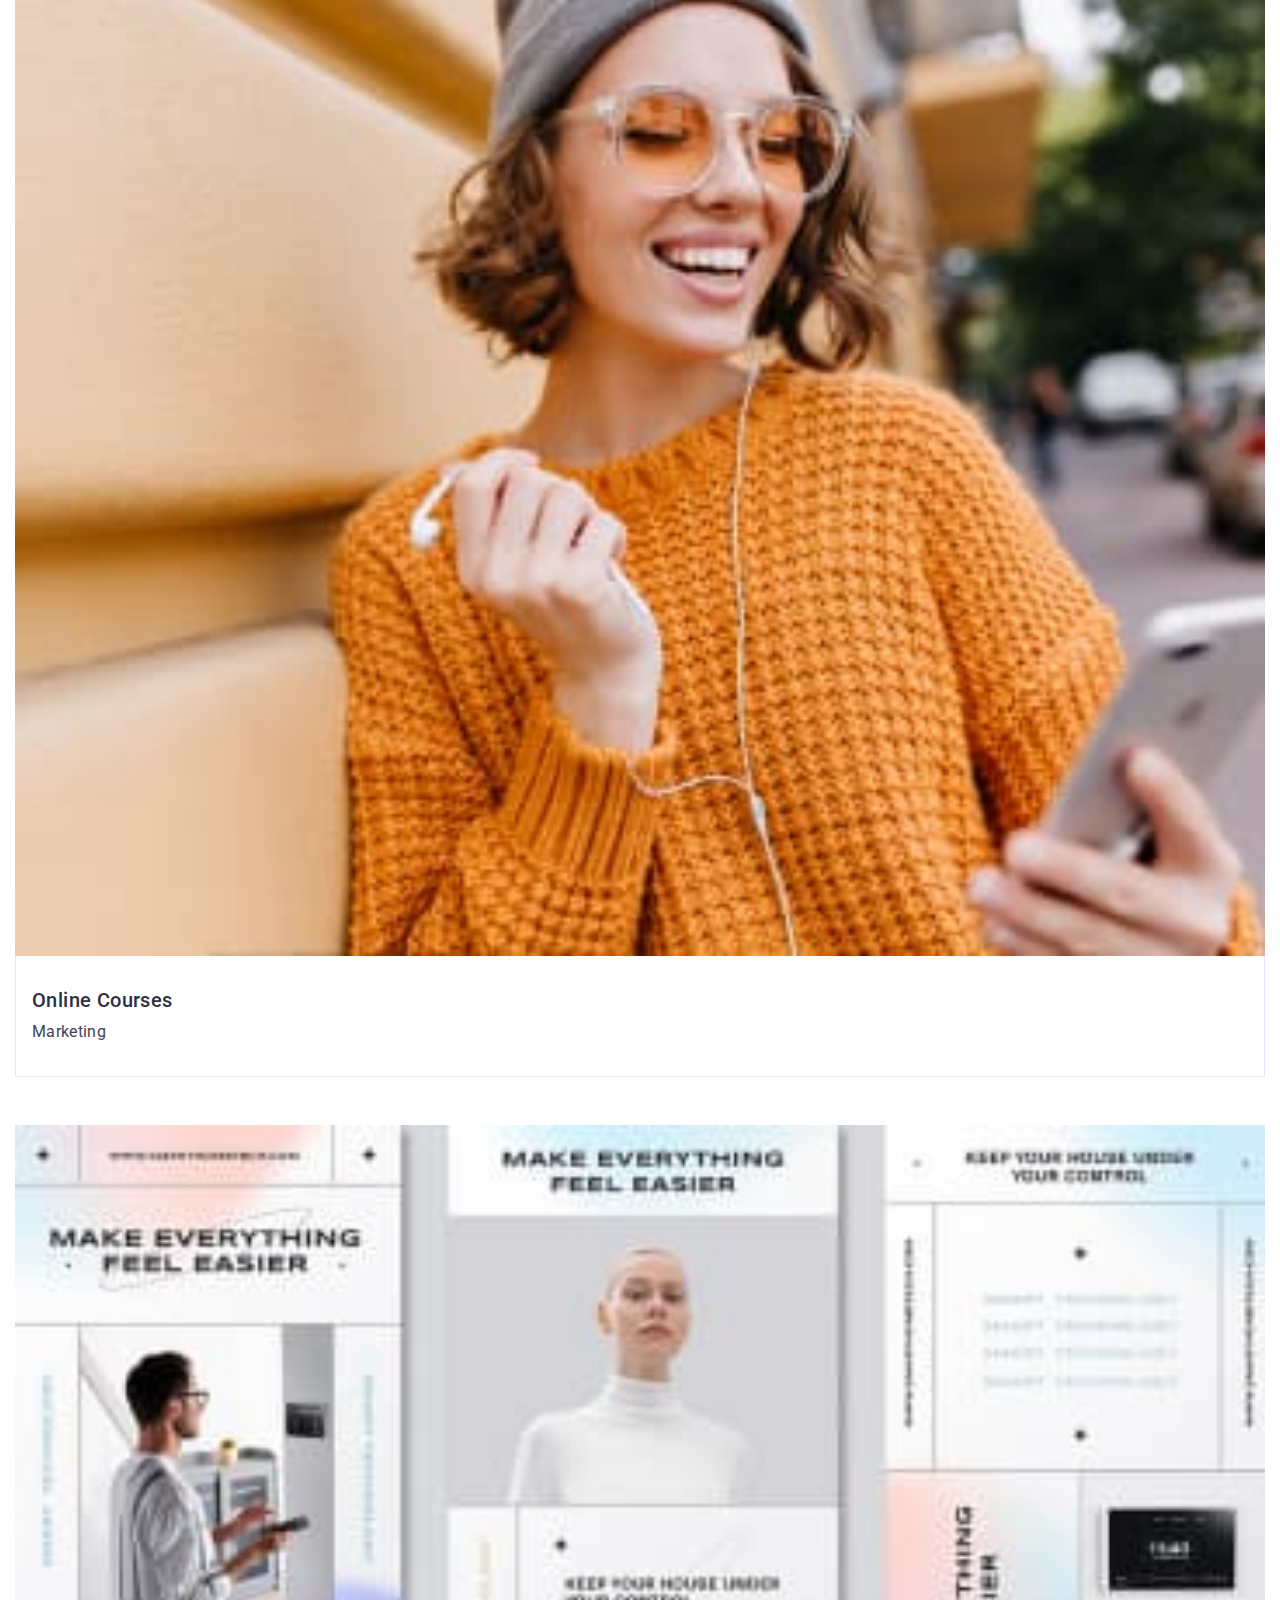
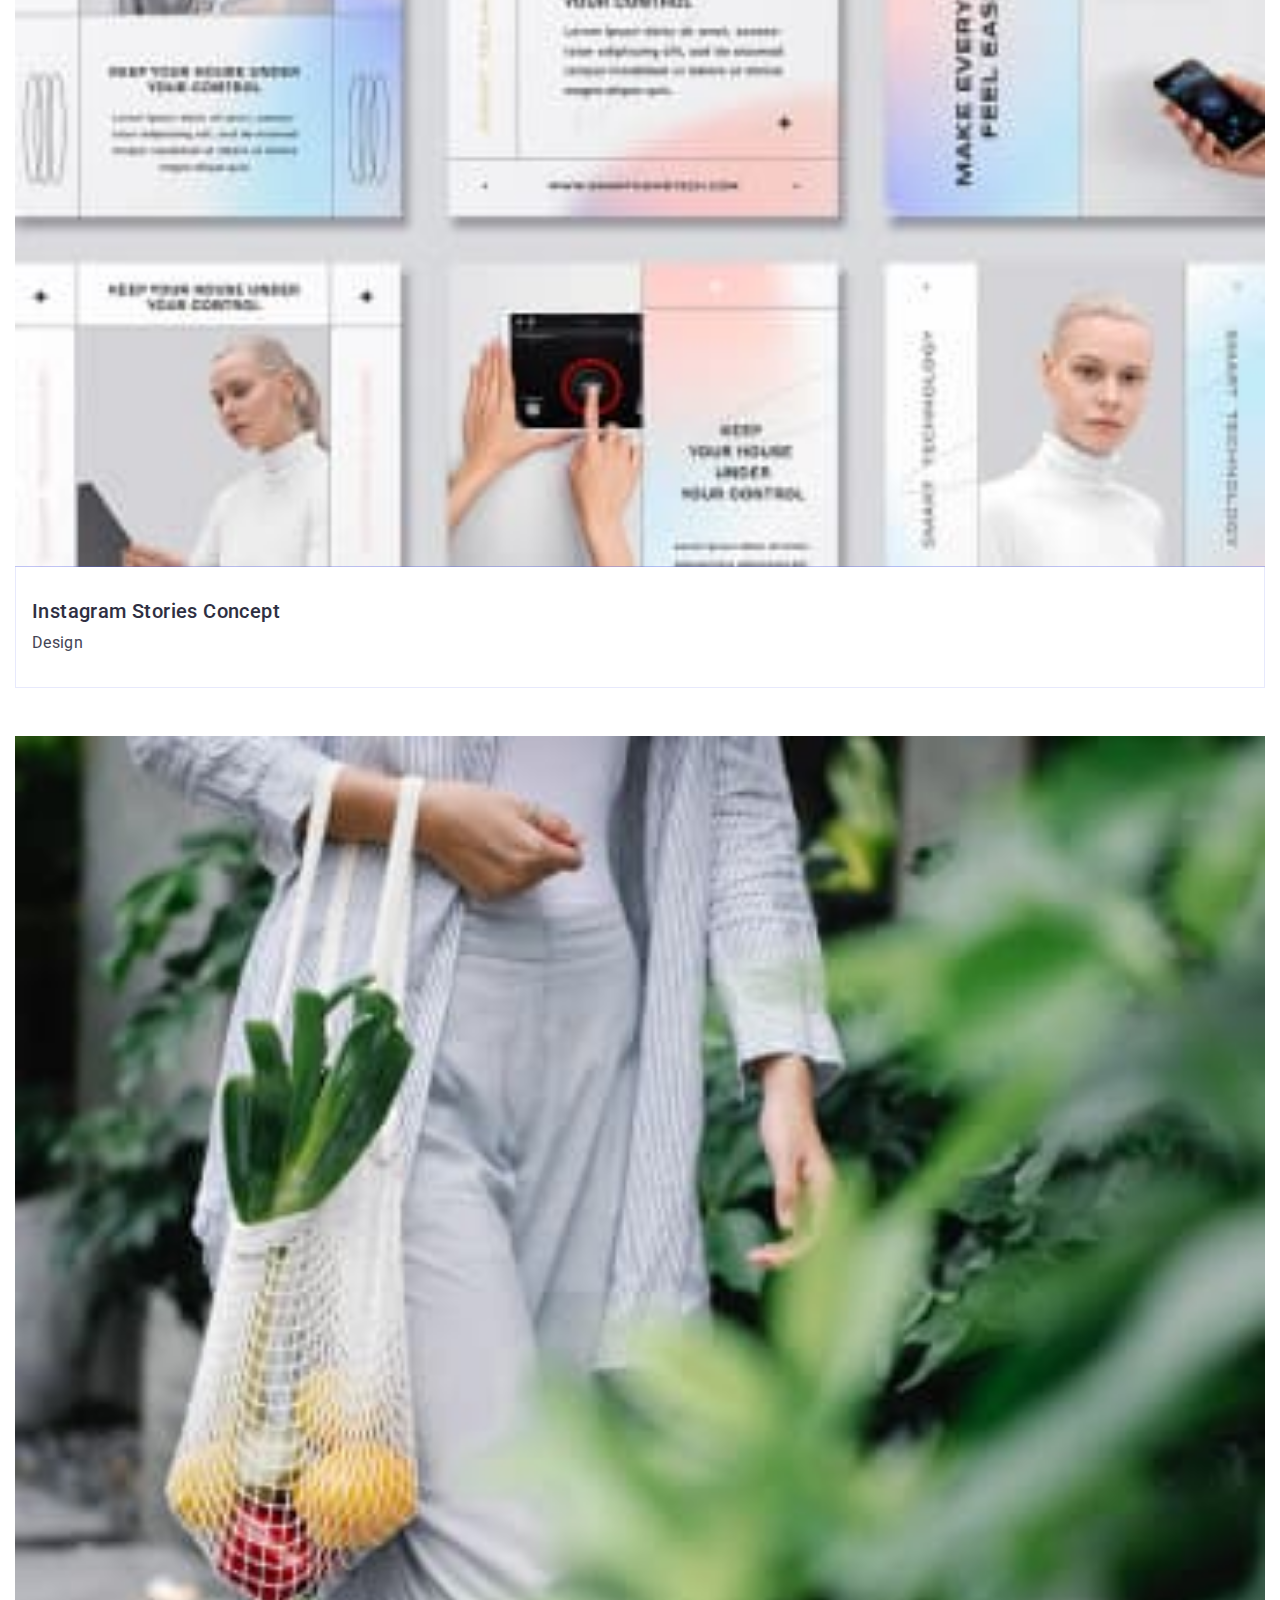
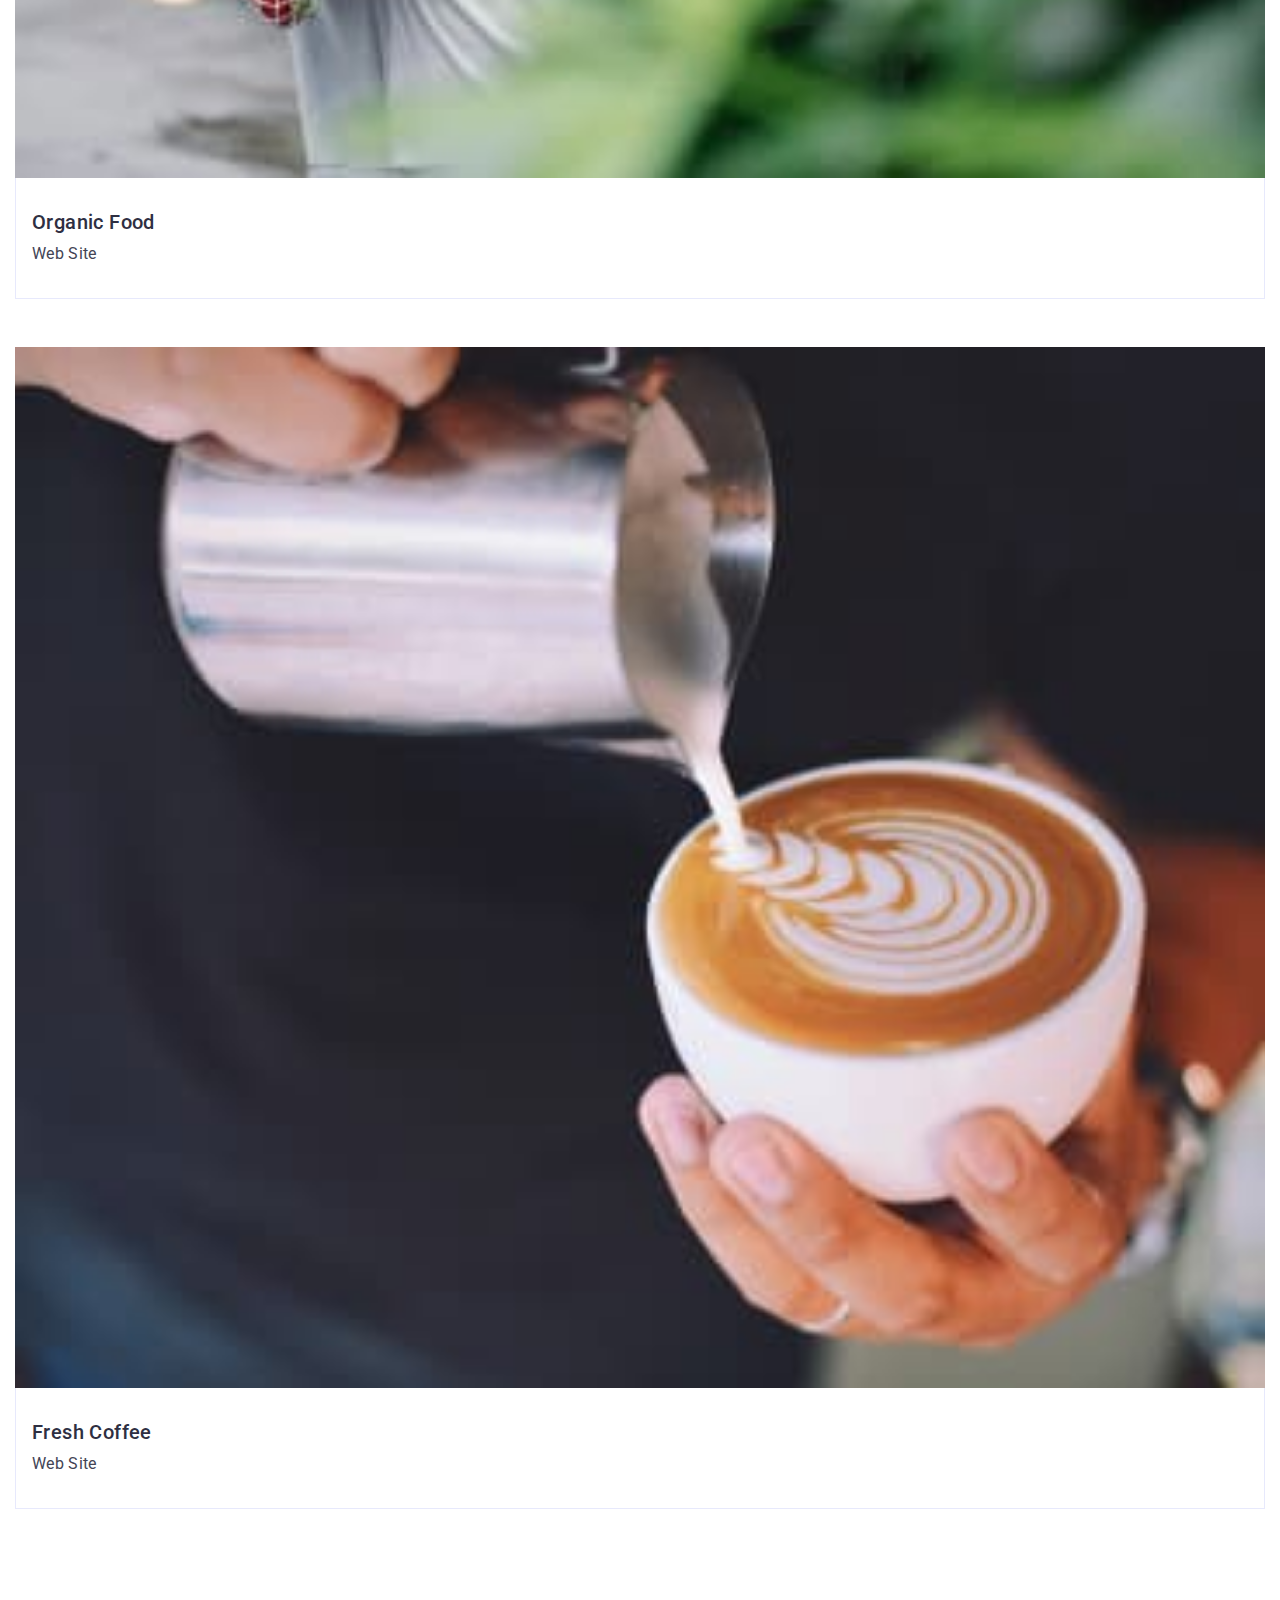
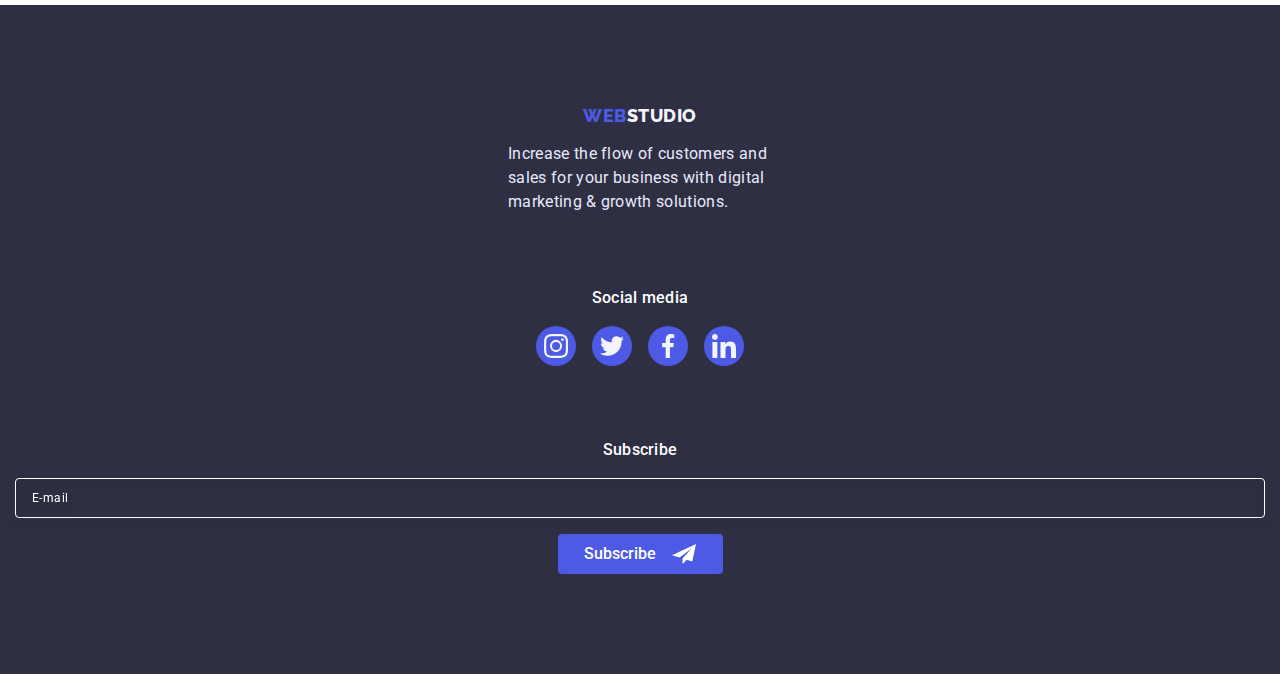
==== commit 73bc1099: "fixed-hw07" ====
--- a/portfolio.html
+++ b/portfolio.html
@@ -33,6 +33,50 @@
                     <li class="address-list-item"><a class="address-info link" href="tel:+110001111111">+11 (000) 111-11-11</a></li>
                 </ul>
             </address>
+            <button type="button" class="btn-open-menu" data-menu-open>
+                <svg class="icon-open-menu" width="32" height="22">
+                    <use href="./images/modal-icons.svg#icon-menu-hamburger"></use>
+                </svg>
+            </button>
+        </div>
+        <div class="mob-menu is-hidden" data-menu>
+            <div>
+                <button type="button" class="btn-close-menu" data-menu-close>
+                    <svg class="icon-close-menu" width="8" height="8">
+                        <use href="./images/social-icons.svg#icon-x-button"></use>
+                    </svg>
+                </button>
+                <ul class="mob-nav-list list">
+                    <li class="mob-nav-item"><a class="mob-nav-link link" href="./index.html">Studio</a></li>
+                    <li class="mob-nav-item"><a class="mob-nav-link portfolio-link link" href="./portfolio.html">Portfolio</a></li>
+                    <li class="mob-nav-item"><a class="mob-nav-link link" href="">Contacts</a></li>
+                </ul>
+            </div>
+            <div>
+                <ul class="mob-menu-list list">
+                    <li class="mob-menu-item"><a class="menu-tel link" href="tel:+110001111111">+11 (000) 111-11-11</a></li>
+                    <li class="mob-menu-item"><a class="menu-email link" href="mailto:info@devstudio.com">info@devstudio.com</a>
+                    </li>
+                </ul>
+                <ul class="mob-soc-list list">
+                    <li class="mob-soc-item item"><a href="" class="mob-soc-link link"><svg width="24" height="24"
+                                class="mob-soc-icon">
+                                <use href="./images/social-icons.svg#icon-instagram"></use>
+                            </svg></a></li>
+                    <li class="mob-soc-item item"><a href="" class="mob-soc-link link"><svg width="24" height="24"
+                                class="mob-soc-icon">
+                                <use href="./images/social-icons.svg#icon-twitter"></use>
+                            </svg></a></li>
+                    <li class="mob-soc-item item"><a href="" class="mob-soc-link link"><svg width="24" height="24"
+                                class="mob-soc-icon">
+                                <use href="./images/social-icons.svg#icon-facebook"></use>
+                            </svg></a></li>
+                    <li class="mob-soc-item item"><a href="" class="mob-soc-link link"><svg width="24" height="24"
+                                class="mob-soc-icon">
+                                <use href="./images/social-icons.svg#icon-linkedin"></use>
+                            </svg></a></li>
+                </ul>
+            </div>
         </div>
     </header>
     <!-- MAIN -->
@@ -213,5 +257,6 @@
             </div>
         </div>
     </footer>
+    <script src="./js/menu.js"></script>
 </body>
 </html>--- a/css/styles.css
+++ b/css/styles.css
@@ -36,7 +36,8 @@
 
 img {
     display: block;
-    max-width: 100%;
+    width: 100%;
+    height: auto;
 }
 
 .list {
@@ -48,15 +49,25 @@
 }
 
 .section {
-    padding-top: 120px;
-    padding-bottom: 120px;
+    padding-top: 96px;
+    padding-bottom: 96px;
 }
 
 .container {
-    width: 1158px;
+    width: 100%;
     padding-right: 15px;
     padding-left: 15px;
     margin: 0 auto;
+}
+
+.subtitle {
+    font-size: 36px;
+    line-height: 1.11;
+    text-align: center;
+    letter-spacing: 0.02em;
+    text-transform: capitalize;
+    color: var(--accent-color);
+    margin-bottom: 72px;
 }
 
 .visually-hidden {
@@ -82,7 +93,7 @@
 .main-header {
     position: relative;
     padding-top: 24px;
-    padding-bottom: 24px;
+    padding-bottom: 22px;
     border-bottom: 1px solid var(--color-footer-text);
     box-shadow: 0px 2px 1px rgba(46, 47, 66, 0.08), 0px 1px 1px rgba(46, 47, 66, 0.16), 0px 1px 6px rgba(46, 47, 66, 0.08);
 }
@@ -117,79 +128,126 @@
 }
 
 .nav-menu {
-    display: flex;
-    gap: var(--gap-40);
-}
-
-.nav-link {
-    font-weight: 500;
-    font-size: 16px;
-    line-height: 1.5;
-    letter-spacing: 0.02em;
+    display: none;
+}
+
+.address-header {
+    display: none;
+}
+
+/* MOB MENU */
+
+.btn-open-menu {
+    background-color: transparent;
+    border: none;
+}
+
+.icon-open-menu {
+    stroke: #2E2F42;
+}
+
+.mob-menu {
+    position: fixed;
+    z-index: 100;
+    display: flex;
+    flex-direction: column;
+    justify-content: space-between;
+    top: 0;
+    width: 100%;
+    height: 100%;
+    background-color: var(--color-white);
+    padding: 80px 24px 40px 40px;
+    overflow: auto;
+    transition: opacity, visibility;
+    transition-duration: 300ms;
+    transition-timing-function: linear;
+}
+
+.btn-close-menu {
+    position: absolute;
+    top: 24px;
+    right: 24px;
+    display: flex;
+    justify-content: center;
+    align-items: center;
+    width: 24px;
+    height: 24px;
+    background-color: #E7E9FC;
+    border: 1px solid #2E2F42;
+    opacity: 0.1;
+    border-radius: 50%;
+}
+
+.icon-close-menu {
     color: var(--accent-color);
-    transition-property: color;
-    transition-duration: 250ms;
-    transition-timing-function: cubic-bezier(0.4, 0, 0.2, 1);
+}
+
+.mob-nav-item:not(:last-child) {
+    margin-bottom: 40px;
+}
+
+.mob-nav-link {
+    font-weight: 700;
+    font-size: 36px;
+    line-height: 1.11;
+    letter-spacing: 0.02em;
+    text-transform: capitalize;
+    color: var(--accent-color);
 }
 
 .studio-link {
     color: var(--hover-color);
 }
 
-.studio-link::after {
-    content: '';
-    display: block;
-    width: 48px;
-    height: 4px;
-    position: absolute;
-    bottom: -1px;
-    background: #404BBF;
-    border-radius: 2px;
-}
-
 .portfolio-link {
     color: var(--hover-color);
 }
 
-.portfolio-link::after {
-    content: '';
-    display: block;
-    width: 66px;
-    height: 4px;
-    position: absolute;
-    bottom: -1px;
-    background: #404BBF;
-    border-radius: 2px;
-}
-
-.nav-link:hover,
-.nav-link:focus,
-.nav-link:active {
-    color: var(--hover-color);
-}
-
-.address-header {
-    font-style: normal;
-}
-
-.address-list {
-    display: flex;
-    gap: var(--gap-40);
-}
-
-.address-info {
-    font-style: normal;
-    font-size: 16px;
-    line-height: 1.5;
+.mob-menu-list {
+    display: flex;
+    flex-direction: column;
+    gap: 40px;
+    margin-bottom: 48px;
+}
+
+.menu-tel {
+    font-weight: 700;
+    font-size: 36px;
+    line-height: 1.11;
+    letter-spacing: 0.02em;
+    text-transform: capitalize;
+    color: var(--logo-btn-color);
+}
+
+.menu-email {
+    font-weight: 500;
+    font-size: 20px;
+    line-height: 1.20;
     letter-spacing: 0.02em;
     color: var(--main-color);
-    transition-property: color;
-    transition-duration: 250ms;
-    transition-timing-function: cubic-bezier(0.4, 0, 0.2, 1);
-}
-
-.address-info:is(:hover, :focus) {
-    color: var(--hover-color);
+}
+
+.mob-soc-list {
+    display: flex;
+    gap: 56px;
+}
+
+.mob-soc-item {
+    width: 40px;
+    height: 40px;
+}
+
+.mob-soc-link {
+    width: 100%;
+    height: 100%;
+    display: flex;
+    align-items: center;
+    justify-content: center;
+    border-radius: 50%;
+    background-color: var(--logo-btn-color);
+    transition-property: background-color;
+    transition-duration: 250ms;
+    transition-timing-function: cubic-bezier(0.4, 0, 0.2, 1);
 }
 
 /***** MAIN *****/
@@ -197,25 +255,33 @@
 /***** HERO *****/
 .hero {
     background-color: var(--accent-color);
-    background-image: linear-gradient(rgba(46, 47, 66, 0.7),rgba(46, 47, 66, 0.7)), url(../images/hero-bg.jpg);
+    background-image: linear-gradient(rgba(46, 47, 66, 0.7),rgba(46, 47, 66, 0.7)), url(../images/hero-bg-mob.jpg);
     background-repeat: no-repeat;
     background-position: center;
     background-size: cover;
-    max-width: 1440px;
+    max-width: 428px;
     margin: 0 auto;
-    padding-top: 188px;
-    padding-bottom: 188px;
+    padding-top: 112px;
+    padding-bottom: 112px;
     text-align: center;
 }
 
+@media (min-device-pixel-ratio: 2),
+(min-resolution: 192dpi),
+(min-resolution: 2dppx) {
+    .hero {
+        background-image: linear-gradient(rgba(46, 47, 66, 0.7), rgba(46, 47, 66, 0.7)), url(../images/hero-bg-mob-2x.jpg);
+    }
+}
+
 .main-title {
-    max-width: 496px;
-    font-size: 56px;
-    line-height: 1.07;
+    max-width: 320px;
+    font-size: 36px;
+    line-height: 1.11;
     text-align: center;
     letter-spacing: 0.02em;
     color: var(--color-white);
-    margin-bottom: 48px;
+    margin-bottom: 72px;
     margin-right: auto;
     margin-left: auto;
 }
@@ -253,51 +319,35 @@
 
 .feature-list {
     display: flex;
-    gap: var(--gap-24);
-}
-
-.feature-item {
-    width: calc((100% - 72px)/4);
+    flex-direction: column;
+    gap: 72px;
 }
 
 .icon-feature-wrap {
-    display: flex;
-    justify-content: center;
-    align-items: center;
-    background: var(--color-accent-footer);
-    border-radius: 4px;
-    height: 112px;
-    margin-bottom: 8px;
+    display: none;
 }
 
 .feature-title {
-    font-weight: 500;
-    font-size: 20px;
-    line-height: 1.2;
-    letter-spacing: 0.02em;
+    font-weight: 700;
+    font-size: 36px;
+    line-height: 1.11;
+    letter-spacing: 0.02em;
+    text-align: center;
     color: var(--accent-color);
     margin-bottom: 8px;
 }
 
 .feature-desc {
+    font-weight: 500;
     font-size: 16px;
     line-height: 1.5;
     letter-spacing: 0.02em;
 }
 
-.subtitle {
-    font-size: 36px;
-    line-height: 1.11;
-    text-align: center;
-    letter-spacing: 0.02em;
-    text-transform: capitalize;
-    color: var(--accent-color);
-    margin-bottom: 72px;
-}
-
 /***** WHAT ARE WE DOING *****/
 
 .we-doing-section {
+    display: none;
     padding-top: 0;
 }
 
@@ -313,15 +363,18 @@
 }
 
 .our-team-list {
-    display: flex;
-    gap: var(--gap-24);
+    width: 264px;
+    margin: auto;
+    display: flex;
+    flex-wrap: wrap;
+    gap: 72px;
 }
 
 .our-team-item {
+    width: 100%;
     background: var(--color-white);
     box-shadow: 0px 1px 6px rgba(46, 47, 66, 0.08), 0px 1px 1px rgba(46, 47, 66, 0.16), 0px 2px 1px rgba(46, 47, 66, 0.08);
     border-radius: 0px 0px 4px 4px;
-    width: calc((100% - 72px)/4);
 }
 
 .team-card-content {
@@ -382,14 +435,16 @@
 .customers-list {
     display: flex;
     flex-direction: row;
+    justify-content: center;
+    flex-wrap: wrap;
     align-items: flex-start;
     padding: 0px;
-    gap: 24px;
+    gap: 72px 16px;
 }
 
 .customers-item {
+    width: calc((100% - 16px) / 2);
     height: 88px;
-    width: calc((100% - 120px)/6);
 }
 
 .customers-icon {
@@ -432,15 +487,18 @@
 
 .footer-container {
     display: flex;
+    flex-direction: column;
+    gap: 72px;
 }
 
 .footer-content {
     width: 264px;
-    margin-right: 120px;
+    margin: auto;
 }
 
 .footer-logo {
-    display: inline-block;
+    display: block;
+    text-align: center;
     padding: 0px;
     margin-bottom: 16px;
 }
@@ -457,11 +515,12 @@
 }
 
 .footer-social {
-    margin-right: auto;
+    margin: auto;
 }
 
 .footer-header {
     font-weight: 500;
+    text-align: center;
     font-size: 16px;
     line-height: 1.5;
     letter-spacing: 0.02em;
@@ -501,13 +560,14 @@
 }
 
 .footer-subscribe {
-    width: 453px;
+    width: 100%;
 }
 
 .footer-input {
     display: flex;
-    justify-content: center;
-    gap: 24px;
+    flex-direction: column;
+    justify-content: center;
+    gap: 16px;
 }
 
 .footer-input-email {
@@ -518,7 +578,7 @@
     letter-spacing: 0.04em;
     color: var(--color-white);
     padding: 8px 16px;
-    width: 264px;
+    width: auto;
     height: 40px;
     border: 1px solid var(--color-white);
     filter: drop-shadow(0px 4px 4px rgba(0, 0, 0, 0.15));
@@ -540,6 +600,7 @@
     justify-content: center;
     align-items: center;
     gap: 16px;
+    margin: auto;
     padding: 8px 24px;
     width: 165px;
     height: 40px;
@@ -585,8 +646,9 @@
     left: 50%;
     padding: 32px;
     padding-top: 72px;
-    width: 408px;
-    min-height: 576px;
+    max-width: 392px;
+    width: calc(100% - 36px);
+    height: auto;
     background-color: #FCFCFC;
     box-shadow: 0px 1px 1px rgba(0, 0, 0, 0.14), 0px 1px 3px rgba(0, 0, 0, 0.12), 0px 2px 1px rgba(0, 0, 0, 0.2);
     border-radius: 4px;
@@ -600,12 +662,11 @@
 
 .modal-close {
     position: absolute;
-    top: 32px;
-    left: 360px;
-    display: flex;
-    justify-content: center;
-    align-items: center;
-    margin-left: auto;
+    top: 24px;
+    right: 24px;
+    display: flex;
+    justify-content: center;
+    align-items: center;
     width: 24px;
     height: 24px;
     background-color: var(--color-footer-text);
@@ -630,8 +691,7 @@
     font-size: 16px;
     line-height: 1.5;
     text-align: center;
-    letter-spacing: 0.02em;
-    color: #2E2F42;
+    color: var(--accent-color);
 }
 
 .modal-form-label {
@@ -745,7 +805,6 @@
     font-weight: 400;
     font-size: 12px;
     line-height: 1.17;
-    letter-spacing: 0.04em;
     color: var(--color-light-slate);
     margin-bottom: 24px;
 }
@@ -799,7 +858,7 @@
     color: var(--logo-btn-color);
     border: 1px solid var(--color-footer-text);
     border-radius: 4px;
-    padding: 12px 24px;
+    padding: 8px 16px;
     transition-property: background-color, color, box-shadow, border-color;
     transition-duration: 250ms;
     transition-timing-function: cubic-bezier(0.4, 0, 0.2, 1);
@@ -815,12 +874,12 @@
 
 .project-btn-list {
     display: flex;
+    flex-wrap: wrap;
     flex-direction: row;
-    justify-content: center;
     align-items: flex-start;
     padding: 0px;
     gap: var(--gap-24);
-    margin-bottom: 72px;
+    margin-bottom: 48px;
 }
 
 .project-card-link {
@@ -843,12 +902,12 @@
 
 .project-list {
     display: flex;
-    flex-wrap: wrap;
-    gap: 48px 24px;
+    flex-direction: column;
+    gap: 48px;
 }
 
 .project-item {
-    width: calc((100% - 48px)/3);
+    width: 100%;
 }
 
 .project-card-link:hover .overlay,
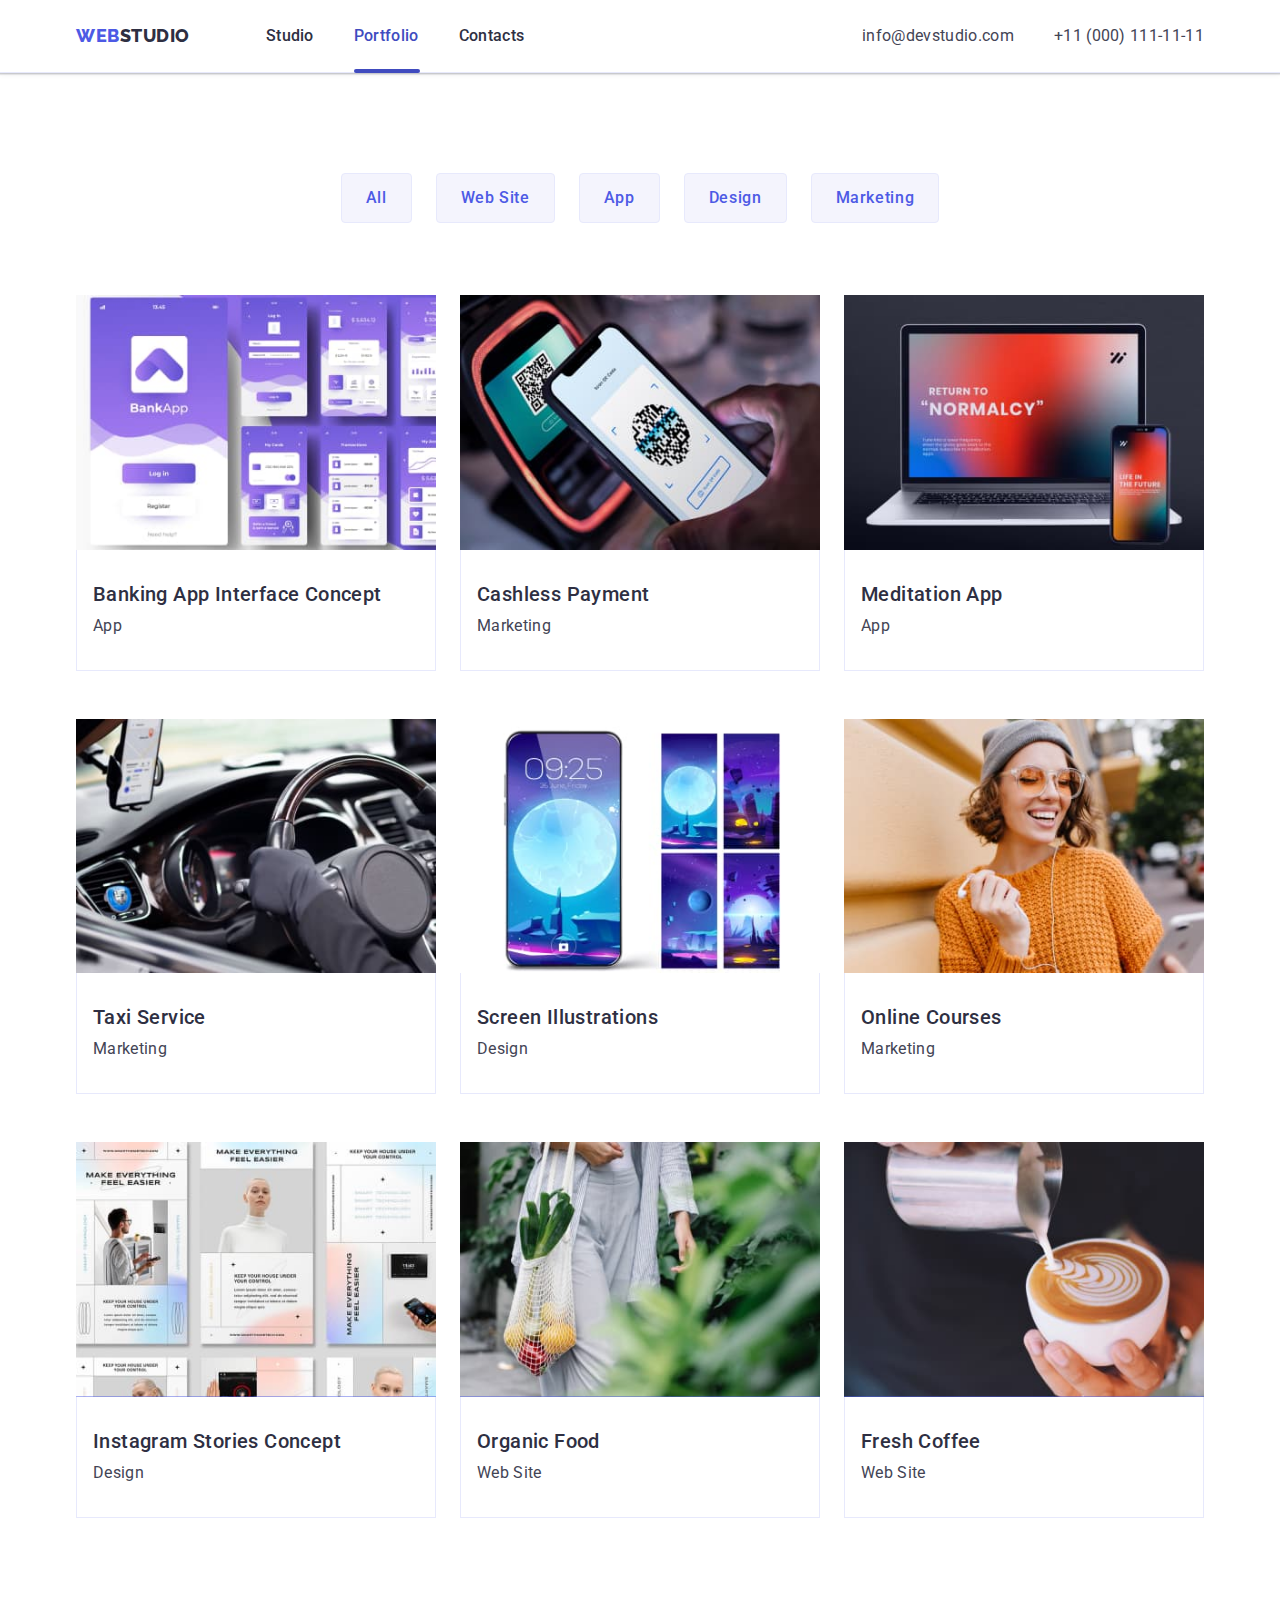
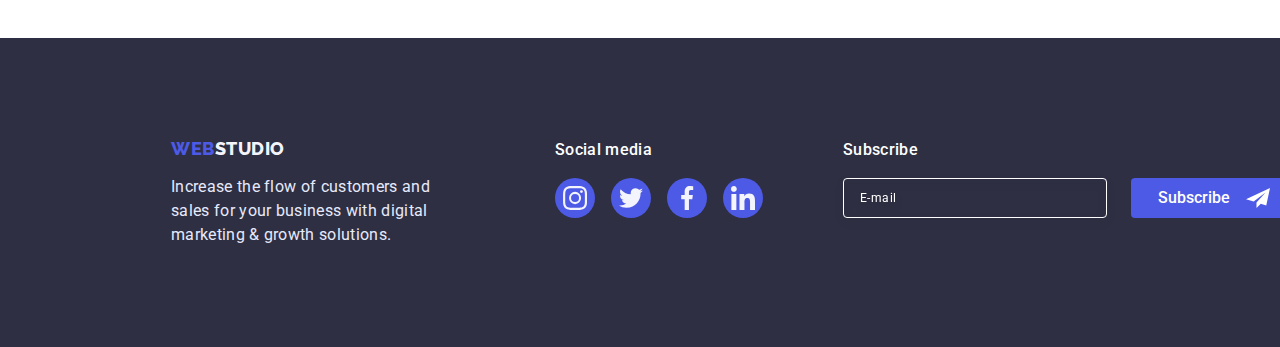
==== commit c1649a50: "fixed-hw07" ====
--- a/portfolio.html
+++ b/portfolio.html
@@ -14,6 +14,7 @@
         integrity="sha512-Y0MM+V6ymRKN2zStTqzQ227DWhhp4Mzdo6gnlRnuaNCbc+YN/ZH0sBCLTM4M0oSy9c9VKiCvd4Jk44aCLrNS5Q=="
         crossorigin="anonymous" referrerpolicy="no-referrer">
     <link rel="stylesheet" href="./css/styles.css">
+    <link rel="stylesheet" href="./css/media.css">
 </head>
 <body>
     <!-- HEADER -->
@@ -97,7 +98,7 @@
                     <li class="project-item">
                         <a class="project-card-link link" href="">
                             <div class="project-card">
-                                <img src="./images/portfolio/project-img1.jpg" class="project-img" alt="Phone's screens from bank app" width="360" height="300">
+                                <img srcset="./images/portfolio/project-img1-mob.jpg 1x, ./images/portfolio/project-img1-mob-2x.jpg 2x" src="./images/portfolio/project-img1-mob.jpg" class="project-img" alt="Phone's screens from bank app" width="360" height="300">
                                 <p class="overlay">14 Stylish and User-Friendly App Design Concepts · Task Manager App · Calorie Tracker App · Exotic Fruit Ecommerce App ·
                                 Cloud Storage App</p>
                             </div >
@@ -110,7 +111,7 @@
                     <li class="project-item">
                         <a class="project-card-link link" href="">
                             <div class="project-card">
-                                <img src="./images/portfolio/project-img2.jpg" class="project-img" alt="Phone scanning qr code" width="360" height="300">
+                                <img srcset="./images/portfolio/project-img2-mob.jpg 1x, ./images/portfolio/project-img2-mob-2x.jpg 2x" src="./images/portfolio/project-img2-mob.jpg" class="project-img" alt="Phone scanning qr code" width="360" height="300">
                                 <p class="overlay">14 Stylish and User-Friendly App Design Concepts · Task Manager App · Calorie Tracker App · Exotic Fruit Ecommerce App ·
                                     Cloud Storage App</p>
                             </div >
@@ -123,7 +124,7 @@
                     <li class="project-item">
                         <a class="project-card-link link" href="">
                             <div class="project-card">
-                                <img src="./images/portfolio/project-img3.jpg" class="project-img" alt="Laptop and phone" width="360" height="300">
+                                <img srcset="./images/portfolio/project-img3-mob.jpg 1x, ./images/portfolio/project-img3-mob-2x.jpg 2x" src="./images/portfolio/project-img3-mob.jpg" class="project-img" alt="Laptop and phone" width="360" height="300">
                                 <p class="overlay">14 Stylish and User-Friendly App Design Concepts · Task Manager App · Calorie Tracker App · Exotic Fruit Ecommerce App ·
                                     Cloud Storage App</p>
                             </div >
@@ -136,7 +137,7 @@
                     <li class="project-item">
                         <a class="project-card-link link" href="">
                             <div class="project-card">
-                                <img src="./images/portfolio/project-img4.jpg" class="project-img" alt="Car's wheel with hands on it" width="360" height="300">
+                                <img srcset="./images/portfolio/project-img4-mob.jpg 1x, ./images/portfolio/project-img4-mob-2x.jpg 2x" src="./images/portfolio/project-img4-mob.jpg" class="project-img" alt="Car's wheel with hands on it" width="360" height="300">
                                 <p class="overlay">14 Stylish and User-Friendly App Design Concepts · Task Manager App · Calorie Tracker App · Exotic Fruit Ecommerce App ·
                                     Cloud Storage App</p>
                             </div >
@@ -149,7 +150,7 @@
                     <li class="project-item">
                         <a class="project-card-link link" href="">
                             <div class="project-card">
-                                <img src="./images/portfolio/project-img5.jpg" class="project-img" alt="Full moon on screen illustrations" width="360" height="300">
+                                <img srcset="./images/portfolio/project-img5-mob.jpg 1x, ./images/portfolio/project-img5-mob-2x.jpg 2x" src="./images/portfolio/project-img5-mob.jpg" class="project-img" alt="Full moon on screen illustrations" width="360" height="300">
                                 <p class="overlay">14 Stylish and User-Friendly App Design Concepts · Task Manager App · Calorie Tracker App · Exotic Fruit Ecommerce App ·
                                     Cloud Storage App</p>
                             </div >
@@ -162,7 +163,7 @@
                     <li class="project-item">
                         <a class="project-card-link link" href="">
                             <div class="project-card">
-                                <img src="./images/portfolio/project-img6.jpg" class="project-img" alt="Girl in glasses with phone" width="360" height="300">
+                                <img srcset="./images/portfolio/project-img6-mob.jpg 1x, ./images/portfolio/project-img6-mob-2x.jpg 2x" src="./images/portfolio/project-img6-mob.jpg" class="project-img" alt="Girl in glasses with phone" width="360" height="300">
                                 <p class="overlay">14 Stylish and User-Friendly App Design Concepts · Task Manager App · Calorie Tracker App · Exotic Fruit Ecommerce App ·
                                     Cloud Storage App</p>
                             </div >
@@ -175,7 +176,7 @@
                     <li class="project-item">
                         <a class="project-card-link link" href="">
                             <div class="project-card">
-                                <img src="./images/portfolio/project-img7.jpg" class="project-img" alt="Instagram Stories Concept" width="360" height="300">
+                                <img srcset="./images/portfolio/project-img7-mob.jpg 1x, ./images/portfolio/project-img7-mob-2x.jpg 2x" src="./images/portfolio/project-img7-mob.jpg" class="project-img" alt="Instagram Stories Concept" width="360" height="300">
                                 <p class="overlay">14 Stylish and User-Friendly App Design Concepts · Task Manager App · Calorie Tracker App · Exotic Fruit Ecommerce App ·
                                     Cloud Storage App</p>
                             </div >
@@ -188,7 +189,7 @@
                     <li class="project-item">
                         <a class="project-card-link link" href="">
                             <div class="project-card">
-                                <img src="./images/portfolio/project-img8.jpg" class="project-img" alt="Girl with vegetables in shopping bag" width="360" height="300">
+                                <img srcset="./images/portfolio/project-img8-mob.jpg 1x, ./images/portfolio/project-img8-mob-2x.jpg 2x" src="./images/portfolio/project-img8-mob.jpg" class="project-img" alt="Girl with vegetables in shopping bag" width="360" height="300">
                                 <p class="overlay">14 Stylish and User-Friendly App Design Concepts · Task Manager App · Calorie Tracker App · Exotic Fruit Ecommerce App ·
                                     Cloud Storage App</p>
                             </div >
@@ -201,7 +202,7 @@
                     <li class="project-item">
                         <a class="project-card-link link" href="">
                             <div class="project-card">
-                                <img src="./images/portfolio/project-img9.jpg" class="project-img" alt="Pouring milk in cup with coffee" width="360" height="300">
+                                <img srcset="./images/portfolio/project-img9-mob.jpg 1x, ./images/portfolio/project-img9-mob-2x.jpg 2x" src="./images/portfolio/project-img9-mob.jpg" class="project-img" alt="Pouring milk in cup with coffee" width="360" height="300">
                                 <p class="overlay">14 Stylish and User-Friendly App Design Concepts · Task Manager App · Calorie Tracker App · Exotic Fruit Ecommerce App ·
                                     Cloud Storage App</p>
                             </div >
--- a/css/styles.css
+++ b/css/styles.css
@@ -172,9 +172,8 @@
     align-items: center;
     width: 24px;
     height: 24px;
-    background-color: #E7E9FC;
-    border: 1px solid #2E2F42;
-    opacity: 0.1;
+    background-color: rgba(231, 233, 252, 0.1);
+    border: 1px solid var(--accent-color);
     border-radius: 50%;
 }
 
@@ -897,7 +896,8 @@
 /***** PROJECTS LIST *****/
 
 .projects-section {
-    padding-top: 96px;
+    padding-top: 48px;
+    padding-bottom: 48px;
 }
 
 .project-list {
--- a/css/media.css
+++ b/css/media.css
@@ -0,0 +1,426 @@
+:root {
+    --logo-btn-color: #4d5ae5;
+    --hover-color: #404bbf;
+    --accent-color: #2e2f42;
+    --color-green: #31d0aa;
+    --main-color: #434455;
+    --color-light-slate: #8e8f99;
+    --color-footer-text: #e7e9fc;
+    --color-accent-footer: #f4f4fd;
+    --color-white: #FFFFFF;
+    --color-navy-blue-modal: #2e2f42;
+    --color-grey: #2e2f42;
+    --gap-8: 8px;
+    --gap-24: 24px;
+    --gap-40: 40px;
+}
+
+
+
+
+/********** MOBILE **********/
+
+@media screen and (min-width: 428px) {
+    .container {
+        width: 426px;
+    }
+}
+
+/********** TABLE **********/
+
+@media screen and (min-width: 768px) {
+    .container {
+        width: 766px;
+    }
+
+    .btn-open-menu {
+        display: none;
+    }
+
+    .main-header {
+        padding-top: 24px;
+        padding-bottom: 24px;
+    }
+
+    .nav-menu {
+        display: flex;
+        gap: var(--gap-40);
+    }
+
+    .nav-link {
+        font-weight: 500;
+        font-size: 16px;
+        line-height: 1.5;
+        letter-spacing: 0.02em;
+        color: var(--accent-color);
+        transition-property: color;
+        transition-duration: 250ms;
+        transition-timing-function: cubic-bezier(0.4, 0, 0.2, 1);
+    }
+    
+    .studio-link {
+        color: var(--hover-color);
+    }
+
+    .studio-link::after {
+        content: '';
+        display: block;
+        width: 48px;
+        height: 4px;
+        position: absolute;
+        bottom: -1px;
+        background: #404BBF;
+        border-radius: 2px;
+    }
+
+    .portfolio-link {
+        color: var(--hover-color);
+    }
+
+    .portfolio-link::after {
+        content: '';
+        display: block;
+        width: 66px;
+        height: 4px;
+        position: absolute;
+        bottom: -1px;
+        background: #404BBF;
+        border-radius: 2px;
+    }
+
+    .nav-link:hover,
+    .nav-link:focus,
+    .nav-link:active {
+        color: var(--hover-color);
+    }
+    
+    .address-header {
+        display: block;
+        font-style: normal;
+    }
+
+    .address-list {
+        display: flex;
+        flex-direction: column;
+        gap: 12px;
+    }
+    
+    .address-info {
+        font-style: normal;
+        font-size: 12px;
+        line-height: 1.17;
+        letter-spacing: 0.04em;
+        color: var(--main-color);
+        transition-property: color;
+        transition-duration: 250ms;
+        transition-timing-function: cubic-bezier(0.4, 0, 0.2, 1);
+    }
+
+    .address-info:is(:hover, :focus) {
+        color: var(--hover-color);
+    }
+
+/* HERO */
+
+    .hero {
+        background-image: linear-gradient(rgba(46, 47, 66, 0.7), rgba(46, 47, 66, 0.7)), url(../images/hero-bg-tab.jpg);
+        max-width: 768px;
+    }
+
+    @media (min-device-pixel-ratio: 2),
+    (min-resolution: 192dpi),
+    (min-resolution: 2dppx) {
+        .hero {
+            background-image: linear-gradient(rgba(46, 47, 66, 0.7), rgba(46, 47, 66, 0.7)), url(../images/hero-bg-tab-2x.jpg);
+        }
+    }
+
+    .main-title {
+        max-width: 496px;
+        font-size: 56px;
+        line-height: 1.07;
+        margin-bottom: 36px;
+    }
+
+/* FEATURE TABLET*/
+
+    .feature-list {
+        display: flex;
+        flex-direction: row;
+        flex-wrap: wrap;
+        gap: 24px;
+    }
+
+    .feature-item {
+        width: calc((100% - 24px) / 2);
+    }
+
+    .feature-title {
+        text-align: left;
+    }
+
+    /* OUR TEAM */
+
+    .section-team > .container {
+        width: 582px;
+    }
+
+    .our-team-list{
+        width: 100%;
+        justify-content: center;
+        flex-direction: row;
+        flex-wrap: wrap;
+        gap: 64px 24px;
+    }
+
+    .our-team-item {
+        width: calc((100% - 24px) / 2);
+    }
+
+/* CUSTOMERS */
+
+    .customers-section > .container {
+        width: 582px;
+    }
+
+    .customers-list {
+        gap: 72px 24px;
+    }
+
+    .customers-item {
+        width: 168px;
+    }
+
+/* FOOTER */
+
+    .page-footer > .container {
+        width: 582px;
+    }
+
+    .footer-container {
+        display: flex;
+        flex-direction: row;
+        flex-wrap: wrap;
+        gap: 24px;
+    }
+
+    .footer-content {
+        margin: 0;
+        margin-bottom: 72px;
+    }
+
+    .footer-logo {
+        text-align-last: left;
+    }
+
+    .footer-header {
+        text-align: left;
+    }
+
+    .footer-social {
+        margin: 0;
+    }
+
+    .footer-subscribe {
+        width: 453px;
+    }
+
+    .footer-input {
+        flex-direction: row;
+        justify-content: start;
+        gap: 24px;
+    }
+
+    .footer-input-email {
+        width: 264px;
+    }
+
+    .subscribe-btn {
+        margin: 0;
+    }
+
+/* BACKDROP */
+
+    .modal {
+        max-width: 408px;
+    }
+
+/* PORTFOLIO */
+
+    .projects-section {
+        padding-top: 64px;
+        padding-bottom: 96px;
+    }
+
+    .project-btn-list {
+        justify-content: center;
+        margin-bottom: 64px;
+    }
+
+    .project-btn{
+        padding: 12px 24px;
+    }
+
+    .project-list {
+        flex-direction: row;
+        flex-wrap: wrap;
+        gap: 72px 24px;
+    }
+
+    .project-item {
+        width: calc((100% - 24px) / 2);
+    }
+
+}
+
+
+/********** DESKTOP **********/
+
+@media screen and (min-width: 1158px) {
+    .container {
+        width: 1158px;
+    }
+
+    .section {
+        padding-top: 120px;
+        padding-bottom: 120px;
+    }
+
+    /* HEADER */
+
+    .address-list {
+        display: flex;
+        flex-direction: row;
+        gap: var(--gap-40);
+    }
+
+    .address-info {
+        font-style: normal;
+        font-size: 16px;
+        line-height: 1.5;
+        letter-spacing: 0.02em;
+        color: var(--main-color);
+        transition-property: color;
+        transition-duration: 250ms;
+        transition-timing-function: cubic-bezier(0.4, 0, 0.2, 1);
+    }
+
+    .address-info:is(:hover, :focus) {
+        color: var(--hover-color);
+    }
+
+    .btn-open-menu {
+        display: none;
+    }
+
+    .hero {
+        background-image: linear-gradient(rgba(46, 47, 66, 0.7), rgba(46, 47, 66, 0.7)), url(../images/hero-bg.jpg);
+        max-width: 1440px;
+        padding-top: 188px;
+        padding-bottom: 188px;
+    }
+
+    @media (min-device-pixel-ratio: 2),
+    (min-resolution: 192dpi),
+    (min-resolution: 2dppx) {
+        .hero {
+            background-image: linear-gradient(rgba(46, 47, 66, 0.7), rgba(46, 47, 66, 0.7)), url(../images/hero-bg-2x.jpg);
+        }
+    }
+
+    .main-title {
+        margin-bottom: 48px;
+    }
+
+        /* FEATURE DESKTOP */
+
+    .feature-item {
+        width: calc((100% - 72px)/4);
+    }
+
+    .icon-feature-wrap {
+        display: flex;
+        justify-content: center;
+        align-items: center;
+        background: var(--color-accent-footer);
+        border-radius: 4px;
+        height: 112px;
+        margin-bottom: 8px;
+    }
+
+    /* WE ARE DOING */
+
+    .we-doing-section {
+        display: block;
+        padding-top: 0;
+    }
+
+    .we-doing-list {
+        display: flex;
+        gap: var(--gap-24);
+    }
+
+    /* OUR TEAM */
+
+    .section-team>.container {
+        width: 1158px;
+    }
+
+    .our-team-list {
+        display: flex;
+        gap: var(--gap-24);
+    }
+
+    .our-team-item {
+        width: calc((100% - 72px) / 4);
+    }
+
+    /* CUSTOMERS */
+
+    .customers-section>.container {
+        width: 1158px;
+    }
+
+    .customers-list {
+        gap: 24px;
+    }
+
+    /* FOOTER */
+
+    .page-footer>.container {
+        width: 1158px;
+    }
+
+    .footer-container {
+        margin-left: 156px;
+        gap: 0;
+    }
+
+    .footer-content {
+        margin-bottom: 0;
+        margin-right: 120px;
+    }
+
+    .footer-social {
+        margin-right: 80px;
+    }
+
+/* PORTFOLIO */
+
+    .projects-section {
+        padding-top: 100px;
+    }
+
+    .project-btn-list {
+        margin-bottom: 72px;
+    }
+
+    .project-list {
+        gap: 48px 24px;
+    }
+
+    .project-item {
+        width: calc((100% - 48px) / 3);
+    }
+       
+}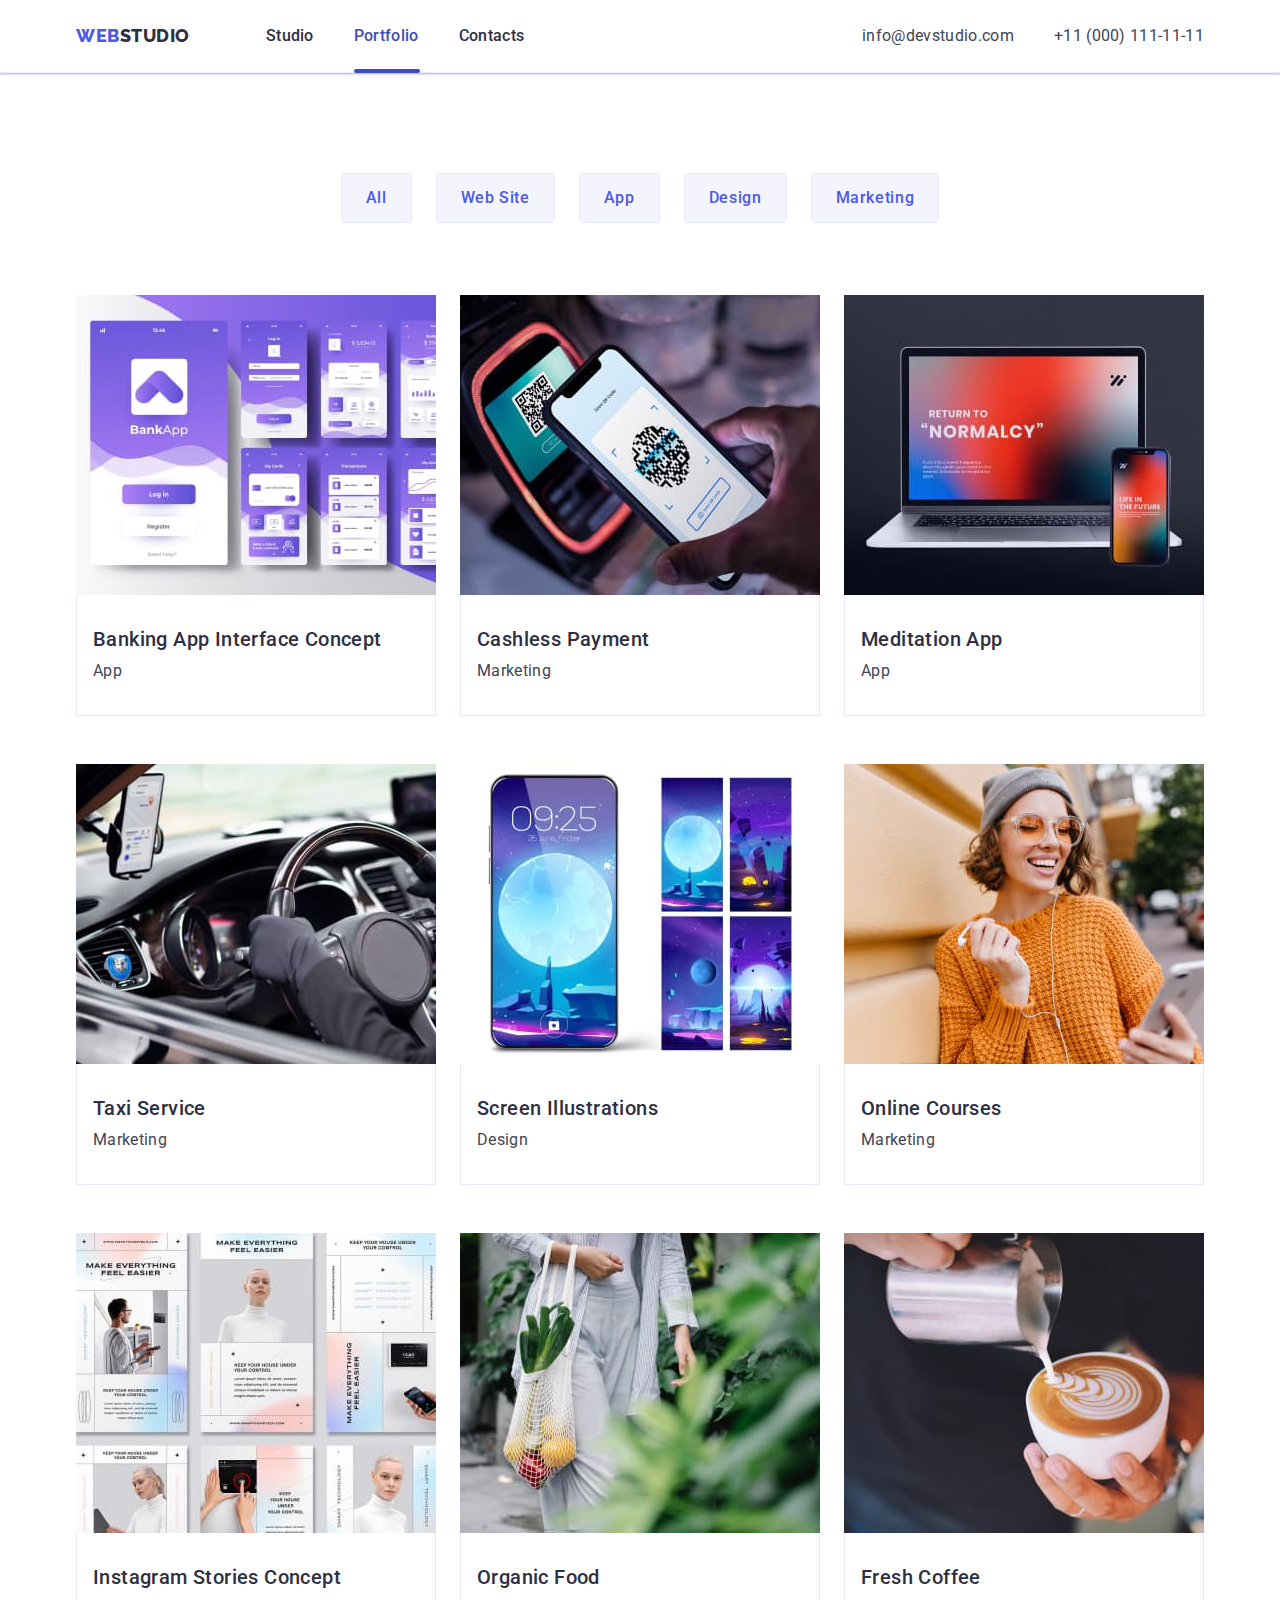
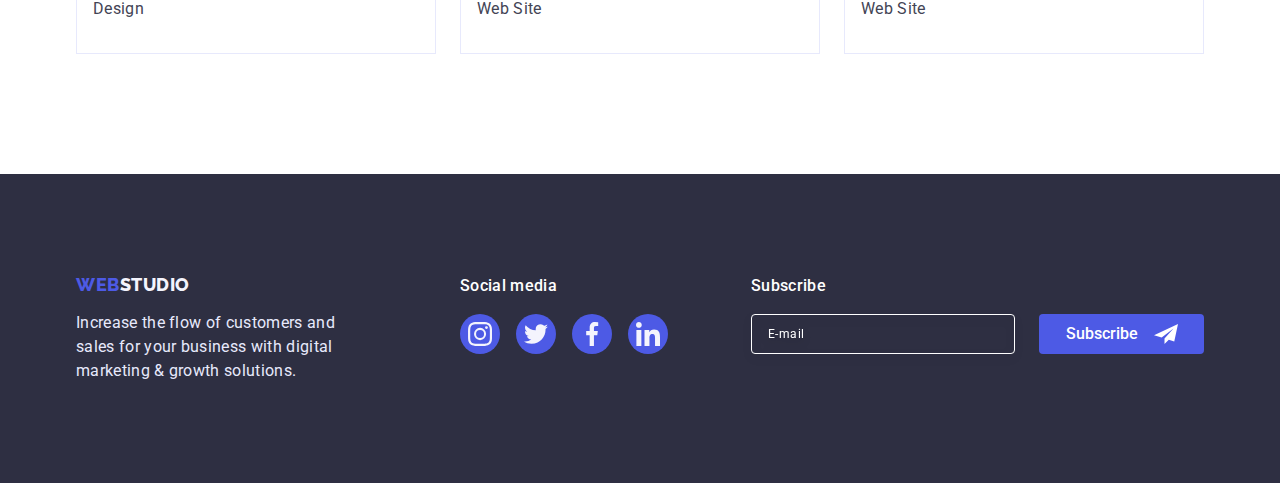
==== commit b106b970: "fixed-hw07" ====
--- a/portfolio.html
+++ b/portfolio.html
@@ -98,7 +98,12 @@
                     <li class="project-item">
                         <a class="project-card-link link" href="">
                             <div class="project-card">
-                                <img srcset="./images/portfolio/project-img1-mob.jpg 1x, ./images/portfolio/project-img1-mob-2x.jpg 2x" src="./images/portfolio/project-img1-mob.jpg" class="project-img" alt="Phone's screens from bank app" width="360" height="300">
+                                <picture>
+                                    <source srcset="./images/portfolio/project-img1.jpg 1x, ./images/portfolio/project-img1-2x.jpg 2x" media="(min-width: 1158px)">
+                                    <source srcset="./images/portfolio/project-img1-tab.jpg 1x, ./images/portfolio/project-img1-tab-2x.jpg 2x" media="(min-width: 768px)">
+                                    <source srcset="./images/portfolio/project-img1-mob.jpg 1x, ./images/portfolio/project-img1-mob-2x.jpg 2x" media="(max-width: 767px)">
+                                    <img src="./images/portfolio/project-img1-mob.jpg" class="project-img" alt="Phone's screens from bank app" width="396" height="400">
+                                </picture>
                                 <p class="overlay">14 Stylish and User-Friendly App Design Concepts · Task Manager App · Calorie Tracker App · Exotic Fruit Ecommerce App ·
                                 Cloud Storage App</p>
                             </div >
@@ -111,7 +116,12 @@
                     <li class="project-item">
                         <a class="project-card-link link" href="">
                             <div class="project-card">
-                                <img srcset="./images/portfolio/project-img2-mob.jpg 1x, ./images/portfolio/project-img2-mob-2x.jpg 2x" src="./images/portfolio/project-img2-mob.jpg" class="project-img" alt="Phone scanning qr code" width="360" height="300">
+                                <picture>
+                                    <source srcset="./images/portfolio/project-img2.jpg 1x, ./images/portfolio/project-img2-2x.jpg 2x" media="(min-width: 1158px)">
+                                    <source srcset="./images/portfolio/project-img2-tab.jpg 1x, ./images/portfolio/project-img2-tab-2x.jpg 2x" media="(min-width: 768px)">
+                                    <source srcset="./images/portfolio/project-img2-mob.jpg 1x, ./images/portfolio/project-img2-mob-2x.jpg 2x" media="(max-width: 767px)">
+                                    <img src="./images/portfolio/project-img2-mob.jpg" class="project-img" alt="Phone scanning qr code" width="396" height="400">
+                                </picture>
                                 <p class="overlay">14 Stylish and User-Friendly App Design Concepts · Task Manager App · Calorie Tracker App · Exotic Fruit Ecommerce App ·
                                     Cloud Storage App</p>
                             </div >
@@ -124,7 +134,12 @@
                     <li class="project-item">
                         <a class="project-card-link link" href="">
                             <div class="project-card">
-                                <img srcset="./images/portfolio/project-img3-mob.jpg 1x, ./images/portfolio/project-img3-mob-2x.jpg 2x" src="./images/portfolio/project-img3-mob.jpg" class="project-img" alt="Laptop and phone" width="360" height="300">
+                                <picture>
+                                    <source srcset="./images/portfolio/project-img3.jpg 1x, ./images/portfolio/project-img3-2x.jpg 2x" media="(min-width: 1158px)">
+                                    <source srcset="./images/portfolio/project-img3-tab.jpg 1x, ./images/portfolio/project-img3-tab-2x.jpg 2x" media="(min-width: 768px)">
+                                    <source srcset="./images/portfolio/project-img3-mob.jpg 1x, ./images/portfolio/project-img3-mob-2x.jpg 2x" media="(max-width: 767px)">
+                                    <img src="./images/portfolio/project-img3-mob.jpg" class="project-img" alt="Laptop and phone" width="396" height="400">
+                                </picture>
                                 <p class="overlay">14 Stylish and User-Friendly App Design Concepts · Task Manager App · Calorie Tracker App · Exotic Fruit Ecommerce App ·
                                     Cloud Storage App</p>
                             </div >
@@ -137,7 +152,12 @@
                     <li class="project-item">
                         <a class="project-card-link link" href="">
                             <div class="project-card">
-                                <img srcset="./images/portfolio/project-img4-mob.jpg 1x, ./images/portfolio/project-img4-mob-2x.jpg 2x" src="./images/portfolio/project-img4-mob.jpg" class="project-img" alt="Car's wheel with hands on it" width="360" height="300">
+                                <picture>
+                                    <source srcset="./images/portfolio/project-img4.jpg 1x, ./images/portfolio/project-img4-2x.jpg 2x" media="(min-width: 1158px)">
+                                    <source srcset="./images/portfolio/project-img4-tab.jpg 1x, ./images/portfolio/project-img4-tab-2x.jpg 2x" media="(min-width: 768px)">
+                                    <source srcset="./images/portfolio/project-img4-mob.jpg 1x, ./images/portfolio/project-img4-mob-2x.jpg 2x" media="(max-width: 767px)">
+                                    <img src="./images/portfolio/project-img4-mob.jpg" class="project-img" alt="Car's wheel with hands on it" width="396" height="400">
+                                </picture>
                                 <p class="overlay">14 Stylish and User-Friendly App Design Concepts · Task Manager App · Calorie Tracker App · Exotic Fruit Ecommerce App ·
                                     Cloud Storage App</p>
                             </div >
@@ -150,7 +170,12 @@
                     <li class="project-item">
                         <a class="project-card-link link" href="">
                             <div class="project-card">
-                                <img srcset="./images/portfolio/project-img5-mob.jpg 1x, ./images/portfolio/project-img5-mob-2x.jpg 2x" src="./images/portfolio/project-img5-mob.jpg" class="project-img" alt="Full moon on screen illustrations" width="360" height="300">
+                                <picture>
+                                    <source srcset="./images/portfolio/project-img5.jpg 1x, ./images/portfolio/project-img5-2x.jpg 2x" media="(min-width: 1158px)">
+                                    <source srcset="./images/portfolio/project-img5-tab.jpg 1x, ./images/portfolio/project-img5-tab-2x.jpg 2x" media="(min-width: 768px)">
+                                    <source srcset="./images/portfolio/project-img5-mob.jpg 1x, ./images/portfolio/project-img5-mob-2x.jpg 2x" media="(max-width: 767px)">
+                                    <img src="./images/portfolio/project-img5-mob.jpg" class="project-img" alt="Full moon on screen illustrations" width="396" height="400">
+                                </picture>
                                 <p class="overlay">14 Stylish and User-Friendly App Design Concepts · Task Manager App · Calorie Tracker App · Exotic Fruit Ecommerce App ·
                                     Cloud Storage App</p>
                             </div >
@@ -163,7 +188,12 @@
                     <li class="project-item">
                         <a class="project-card-link link" href="">
                             <div class="project-card">
-                                <img srcset="./images/portfolio/project-img6-mob.jpg 1x, ./images/portfolio/project-img6-mob-2x.jpg 2x" src="./images/portfolio/project-img6-mob.jpg" class="project-img" alt="Girl in glasses with phone" width="360" height="300">
+                                <picture>
+                                    <source srcset="./images/portfolio/project-img6.jpg 1x, ./images/portfolio/project-img6-2x.jpg 2x" media="(min-width: 1158px)">
+                                    <source srcset="./images/portfolio/project-img6-tab.jpg 1x, ./images/portfolio/project-img6-tab-2x.jpg 2x" media="(min-width: 768px)">
+                                    <source srcset="./images/portfolio/project-img6-mob.jpg 1x, ./images/portfolio/project-img6-mob-2x.jpg 2x" media="(max-width: 767px)">
+                                    <img src="./images/portfolio/project-img6-mob.jpg" class="project-img" alt="Girl in glasses with phone" width="396" height="400">
+                                </picture>
                                 <p class="overlay">14 Stylish and User-Friendly App Design Concepts · Task Manager App · Calorie Tracker App · Exotic Fruit Ecommerce App ·
                                     Cloud Storage App</p>
                             </div >
@@ -176,7 +206,12 @@
                     <li class="project-item">
                         <a class="project-card-link link" href="">
                             <div class="project-card">
-                                <img srcset="./images/portfolio/project-img7-mob.jpg 1x, ./images/portfolio/project-img7-mob-2x.jpg 2x" src="./images/portfolio/project-img7-mob.jpg" class="project-img" alt="Instagram Stories Concept" width="360" height="300">
+                                <picture>
+                                    <source srcset="./images/portfolio/project-img7.jpg 1x, ./images/portfolio/project-img7-2x.jpg 2x" media="(min-width: 1158px)">
+                                    <source srcset="./images/portfolio/project-img7-tab.jpg 1x, ./images/portfolio/project-img7-tab-2x.jpg 2x" media="(min-width: 768px)">
+                                    <source srcset="./images/portfolio/project-img7-mob.jpg 1x, ./images/portfolio/project-img7-mob-2x.jpg 2x" media="(max-width: 767px)">
+                                    <img src="./images/portfolio/project-img2-mob.jpg" class="project-img" alt="Instagram stories concept" width="396" height="400">
+                                </picture>
                                 <p class="overlay">14 Stylish and User-Friendly App Design Concepts · Task Manager App · Calorie Tracker App · Exotic Fruit Ecommerce App ·
                                     Cloud Storage App</p>
                             </div >
@@ -189,7 +224,12 @@
                     <li class="project-item">
                         <a class="project-card-link link" href="">
                             <div class="project-card">
-                                <img srcset="./images/portfolio/project-img8-mob.jpg 1x, ./images/portfolio/project-img8-mob-2x.jpg 2x" src="./images/portfolio/project-img8-mob.jpg" class="project-img" alt="Girl with vegetables in shopping bag" width="360" height="300">
+                                <picture>
+                                    <source srcset="./images/portfolio/project-img8.jpg 1x, ./images/portfolio/project-img8-2x.jpg 2x" media="(min-width: 1158px)">
+                                    <source srcset="./images/portfolio/project-img8-tab.jpg 1x, ./images/portfolio/project-img8-tab-2x.jpg 2x" media="(min-width: 768px)">
+                                    <source srcset="./images/portfolio/project-img8-mob.jpg 1x, ./images/portfolio/project-img8-mob-2x.jpg 2x" media="(max-width: 767px)">
+                                    <img src="./images/portfolio/project-img8-mob.jpg" class="project-img" alt="Girl with vegetables in shopping bag" width="396" height="400">
+                                </picture>
                                 <p class="overlay">14 Stylish and User-Friendly App Design Concepts · Task Manager App · Calorie Tracker App · Exotic Fruit Ecommerce App ·
                                     Cloud Storage App</p>
                             </div >
@@ -202,7 +242,12 @@
                     <li class="project-item">
                         <a class="project-card-link link" href="">
                             <div class="project-card">
-                                <img srcset="./images/portfolio/project-img9-mob.jpg 1x, ./images/portfolio/project-img9-mob-2x.jpg 2x" src="./images/portfolio/project-img9-mob.jpg" class="project-img" alt="Pouring milk in cup with coffee" width="360" height="300">
+                                <picture>
+                                    <source srcset="./images/portfolio/project-img9.jpg 1x, ./images/portfolio/project-img9-2x.jpg 2x" media="(min-width: 1158px)">
+                                    <source srcset="./images/portfolio/project-img9-tab.jpg 1x, ./images/portfolio/project-img9-tab-2x.jpg 2x" media="(min-width: 768px)">
+                                    <source srcset="./images/portfolio/project-img9-mob.jpg 1x, ./images/portfolio/project-img9-mob-2x.jpg 2x" media="(max-width: 767px)">
+                                    <img src="./images/portfolio/project-img9-mob.jpg" class="project-img" alt="Pouring milk in cup with coffee" width="396" height="400">
+                                </picture>
                                 <p class="overlay">14 Stylish and User-Friendly App Design Concepts · Task Manager App · Calorie Tracker App · Exotic Fruit Ecommerce App ·
                                     Cloud Storage App</p>
                             </div >
--- a/css/styles.css
+++ b/css/styles.css
@@ -173,7 +173,7 @@
     width: 24px;
     height: 24px;
     background-color: rgba(231, 233, 252, 0.1);
-    border: 1px solid var(--accent-color);
+    border: 1px solid rgba(46, 47, 66, 1);
     border-radius: 50%;
 }
 
--- a/css/media.css
+++ b/css/media.css
@@ -38,8 +38,8 @@
     }
 
     .main-header {
-        padding-top: 24px;
-        padding-bottom: 24px;
+        padding-top: 11px;
+        padding-bottom: 11px;
     }
 
     .nav-menu {
@@ -148,7 +148,7 @@
         display: flex;
         flex-direction: row;
         flex-wrap: wrap;
-        gap: 24px;
+        gap: 72px 24px;
     }
 
     .feature-item {
@@ -188,7 +188,7 @@
     }
 
     .customers-item {
-        width: 168px;
+        width: calc((100% - 48px) / 3);
     }
 
 /* FOOTER */
@@ -201,12 +201,11 @@
         display: flex;
         flex-direction: row;
         flex-wrap: wrap;
-        gap: 24px;
+        gap: 72px 24px;
     }
 
     .footer-content {
         margin: 0;
-        margin-bottom: 72px;
     }
 
     .footer-logo {
@@ -287,6 +286,11 @@
     }
 
     /* HEADER */
+
+    .main-header {
+        padding-top: 24px;
+        padding-bottom: 24px;
+    }
 
     .address-list {
         display: flex;
@@ -338,6 +342,15 @@
         width: calc((100% - 72px)/4);
     }
 
+    .feature-title {
+        font-weight: 500;
+        font-size: 20px;
+        line-height: 1.2;
+        letter-spacing: 0.02em;
+        color: var(--accent-color);
+        margin-bottom: 8px;
+    }
+
     .icon-feature-wrap {
         display: flex;
         justify-content: center;
@@ -348,6 +361,10 @@
         margin-bottom: 8px;
     }
 
+    .feature-desc {
+        font-weight: 400;
+    }
+
     /* WE ARE DOING */
 
     .we-doing-section {
@@ -385,6 +402,10 @@
         gap: 24px;
     }
 
+    .customers-item {
+        width: calc((100% - 120px) / 6);
+    }
+
     /* FOOTER */
 
     .page-footer>.container {
@@ -392,7 +413,6 @@
     }
 
     .footer-container {
-        margin-left: 156px;
         gap: 0;
     }
 
@@ -402,7 +422,7 @@
     }
 
     .footer-social {
-        margin-right: 80px;
+        margin-right: auto;
     }
 
 /* PORTFOLIO */
